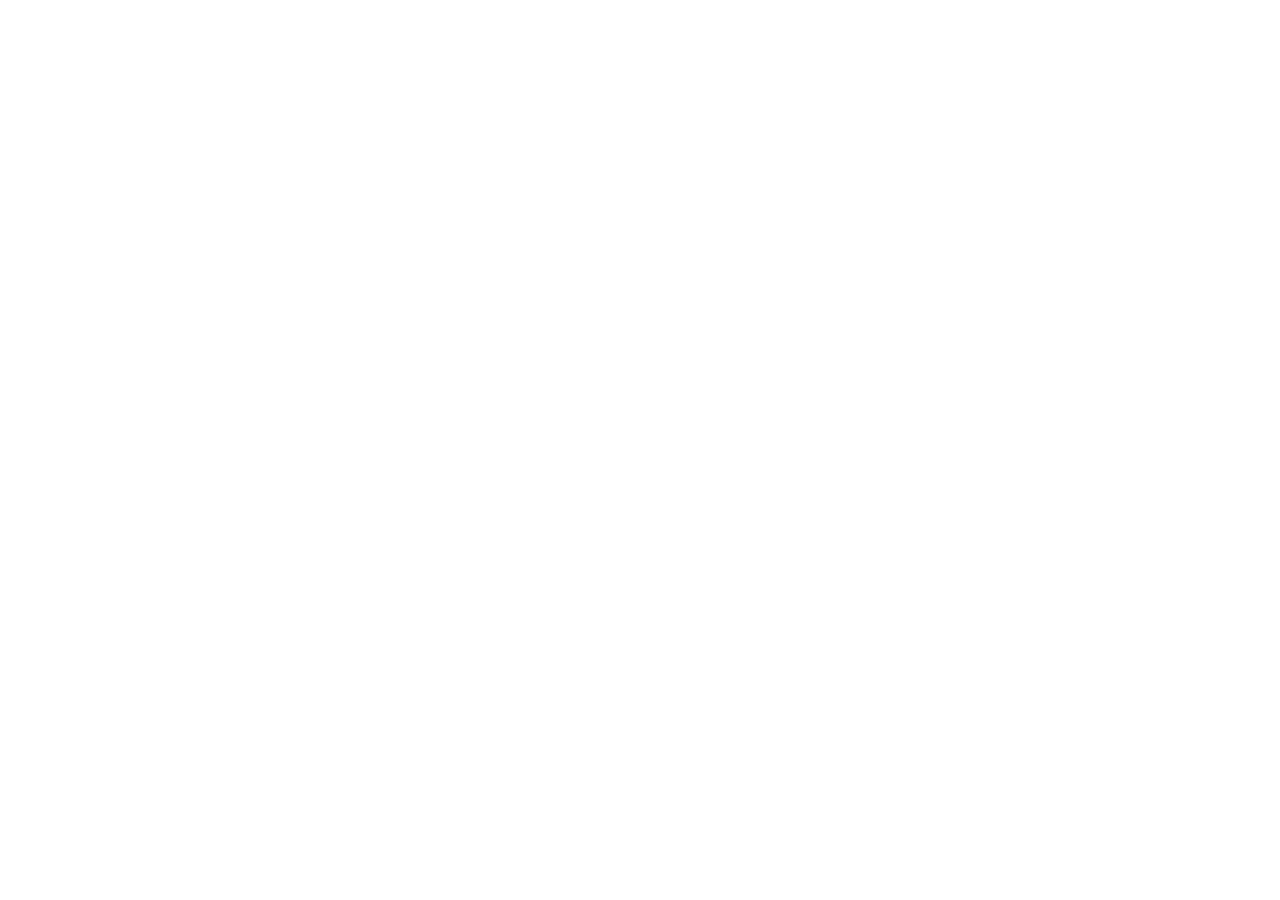
==== lecture-0/index.html @ 291fee51 "Lecture 0 deck scaffold: structure, theme, run of show Four-part series for high-school students on " ====
<!DOCTYPE html>
<html lang="en">
<head>
<meta charset="utf-8">
<meta name="viewport" content="width=device-width, initial-scale=1">
<title>Lecture 0 — Getting to Know Your Robot</title>
<link rel="stylesheet" href="../vendor/reveal.js/dist/reveal.css">
<link rel="stylesheet" href="../vendor/reveal.js/dist/theme/black.css" id="theme">
<link rel="stylesheet" href="../vendor/reveal.js/plugin/highlight/monokai.css">
<link rel="stylesheet" href="../assets/theme.css">
</head>
<body>
<div class="reveal"><div class="slides">

<!-- ==================================================================== -->
<!-- 0:00 – 0:08   Welcome                                                 -->
<!-- ==================================================================== -->

<section class="center" data-state="title">
  <h1>Getting to Know Your Robot</h1>
  <p class="lead muted">Lecture 0 &middot; ShineLabs Robotics</p>
  <p class="muted" style="font-size:0.7em">A four-part summer series</p>
  <aside class="notes">
    Doors-open slide. Leave it up while students settle and find a seat with
    their robot. Do not start the hardware tour until everyone has a robot and
    a laptop in front of them.
  </aside>
</section>

<section>
  <h2>Introduction</h2>
  <div class="placeholder">
    PLACEHOLDER — instructor introduction<br><br>
    who I am &middot; what I do &middot; why I volunteered to teach this
  </div>
  <aside class="notes">
    Keep this short — two minutes. The robots are on the desks and nobody is
    listening properly until they have touched one.
  </aside>
</section>

<section>
  <h2>Where we're going</h2>
  <table class="spec">
    <tr><td><strong>Lecture 0</strong></td><td>Getting familiar with the kit &mdash; today</td></tr>
    <tr><td><strong>Lecture 1</strong></td><td>Using sensors to make decisions &middot; basic computer vision &middot; controlling a wheeled robot efficiently</td></tr>
    <tr><td><strong>Lecture 2</strong></td><td>Image processing and CV fundamentals &middot; a touch of ROS</td></tr>
    <tr><td><strong>Lecture 3</strong></td><td>Trying out autonomy &mdash; intro to SLAM with ultrasonic and camera</td></tr>
  </table>
  <p class="muted" style="font-size:0.8em; margin-top:0.8em">
    Today is setup and orientation. By the end of it your robot moves, senses,
    and takes a picture &mdash; and you drove it.
  </p>
  <aside class="notes">
    Set the expectation that today is deliberately the least glamorous session.
    The pay-off is that lectures 1–3 start from a working robot.
  </aside>
</section>

<section>
  <h2>Stay in touch</h2>
  <div class="cols">
    <div>
      <h3>Slack</h3>
      <p class="muted" style="font-size:0.8em">
        Everything lives here &mdash; repository links, slides, notes,
        and somewhere to ask questions between sessions.
      </p>
    </div>
    <div class="placeholder">
      PLACEHOLDER<br>Slack workspace QR code<br><br>
      <span style="font-size:0.85em">assets/slack-qr.png</span>
    </div>
  </div>
  <aside class="notes">
    Get everyone into Slack now rather than at the end — you will use it later
    in this session to hand out the repository link, and it is much easier
    while everyone is still sitting still.
  </aside>
</section>

<!-- ==================================================================== -->
<!-- 0:08 – 0:20   Meet the hardware                                       -->
<!-- ==================================================================== -->

<section>
  <section>
    <h2>Meet your robot</h2>
    <p class="lead">Pick it up. Turn it over. Find each of these.</p>
    <div class="placeholder">
      PLACEHOLDER — annotated photo of the assembled PiCar-X<br>
      <span style="font-size:0.85em">assets/robot-annotated.png</span>
    </div>
    <aside class="notes">
      Physical segment. Walk the room. The goal is that every student can point
      at the compute, the brain-board, the two drive motors, three servos, and
      the three sensors before anyone touches a keyboard.
    </aside>
  </section>

  <section>
    <h3>The computer</h3>
    <table class="spec">
      <tr><th>Part</th><th>What it is</th></tr>
      <tr><td>Raspberry Pi Zero 2 W</td><td>4 cores, 512&nbsp;MB RAM &mdash; a whole Linux computer smaller than a credit card</td></tr>
      <tr><td>Wi-Fi</td><td>2.4&nbsp;GHz only. This is why the robots and your laptops use different networks</td></tr>
      <tr><td>OS</td><td>Debian 13 &ldquo;trixie&rdquo;, Python 3.13</td></tr>
      <tr><td>Storage</td><td>The microSD card <em>is</em> the hard drive</td></tr>
    </table>
    <div class="warn">
      <strong>512 MB of RAM</strong>
      That is roughly one-thirtieth of a modern laptop. It shapes everything we
      do &mdash; and it is a real engineering constraint, not a toy one.
    </div>
    <aside class="notes">
      Worth dwelling on the RAM figure. It explains later design decisions,
      like why the dashboard fetches a single photo instead of streaming video.
    </aside>
  </section>

  <section>
    <h3>The brain-board: Robot HAT v4</h3>
    <p class="muted" style="font-size:0.8em">The Pi has no analogue inputs and cannot drive a motor. This board adds both.</p>
    <table class="spec">
      <tr><th>Provides</th><th>Detail</th></tr>
      <tr><td>Motor driver</td><td>2 channels &mdash; direction pin + speed (PWM) each</td></tr>
      <tr><td>Servo outputs</td><td>12 channels; we use <code>P0 P1 P2</code></td></tr>
      <tr><td>Analogue inputs</td><td><code>A0&ndash;A3</code>, 12-bit &mdash; the Pi alone has none</td></tr>
      <tr><td>Battery sensing</td><td><code>A4</code>, wired internally to the pack</td></tr>
      <tr><td>Speaker</td><td>Mono, over I&sup2;S</td></tr>
    </table>
    <aside class="notes">
      The useful idea here: a microcontroller is good at precise timing and
      analogue, a Linux computer is good at everything else. Real robots layer
      them exactly like this.
    </aside>
  </section>

  <section>
    <h3>What moves</h3>
    <table class="spec">
      <tr><th>Actuator</th><th>Range</th><th>Job</th></tr>
      <tr><td>2 &times; drive motors</td><td>&minus;100 &hellip; +100</td><td>rear wheels, forward and back</td></tr>
      <tr><td>Steering servo</td><td><code>&plusmn;30&deg;</code></td><td>front wheels</td></tr>
      <tr><td>Camera pan servo</td><td><code>&plusmn;90&deg;</code></td><td>look left and right</td></tr>
      <tr><td>Camera tilt servo</td><td><code>&minus;35&deg; &hellip; +65&deg;</code></td><td>look up and down</td></tr>
    </table>
    <p class="muted" style="font-size:0.78em; margin-top:0.6em">
      Steering only reaches &plusmn;30&deg;, not &plusmn;90&deg;. Ask it to turn further and
      it simply won't &mdash; a limit written into the software to protect the linkage.
    </p>
    <aside class="notes">
      Good moment to ask why a steering servo would be deliberately limited in
      software. Answer: because the mechanical linkage binds beyond that, and
      stalling a servo draws current and cooks it.
    </aside>
  </section>

  <section>
    <h3>What senses</h3>
    <table class="spec">
      <tr><th>Sensor</th><th>Reads</th><th>Used for</th></tr>
      <tr><td>Ultrasonic</td><td>distance in cm</td><td>&ldquo;is something in front of me?&rdquo;</td></tr>
      <tr><td>Grayscale &times;3</td><td>3 &times; brightness, 0&ndash;4095</td><td>following a line, spotting a cliff edge</td></tr>
      <tr><td>Camera (ov5647)</td><td>5&nbsp;MP stills</td><td>everything in lectures 2 and 3</td></tr>
    </table>
    <div class="warn">
      <strong>Sensors lie</strong>
      The ultrasonic returns <code class="inline">-1</code> when it hears nothing back &mdash; not
      &ldquo;minus one centimetre&rdquo;. Handling that honestly is most of what
      robotics software actually is.
    </div>
    <aside class="notes">
      This is the single most important idea in the whole session. Every sensor
      has a failure mode, and pretending otherwise is how robots drive into
      walls. It sets up lecture 1 directly.
    </aside>
  </section>
</section>

<!-- ==================================================================== -->
<!-- Battery care                                                          -->
<!-- ==================================================================== -->

<section>
  <h2>Looking after the battery</h2>
  <div class="cols">
    <div>
      <table class="spec">
        <tr><td>Pack</td><td>2 &times; 18650 Li-ion, 2000&nbsp;mAh</td></tr>
        <tr><td>Full</td><td>8.4&nbsp;V</td></tr>
        <tr><td>Protection cutoff</td><td>6.0&nbsp;V</td></tr>
      </table>
    </div>
    <div>
      <h3>The two LEDs tell you everything</h3>
      <table class="spec">
        <tr><td><span style="color:var(--sl-ok)">&#9679;&#9679;</span> both lit</td><td>above 7.6&nbsp;V &mdash; fine</td></tr>
        <tr><td><span style="color:var(--sl-warn)">&#9679;</span> one lit</td><td>above 7.15&nbsp;V &mdash; finish up</td></tr>
        <tr><td><span style="color:var(--sl-bad)">&#9675;</span> none lit</td><td>stop and charge</td></tr>
      </table>
    </div>
  </div>
  <div class="warn">
    <strong>Never run it flat</strong>
    Draining a lithium pack below its cutoff damages it permanently. If both
    LEDs are out, put the robot down and tell me &mdash; don't push on.
  </div>
  <aside class="notes">
    Say this early and mean it. Batteries are charged between sessions; a pack
    murdered in lecture 0 is a robot missing from lecture 1.
  </aside>
</section>

<!-- ==================================================================== -->
<!-- 0:20 – 0:28   How it gets on the network + imaging demo                -->
<!-- ==================================================================== -->

<section>
  <section>
    <h2>How your robot gets online</h2>
    <p class="lead">There is a private Wi-Fi network in this room.</p>
    <table class="spec">
      <tr><td>Robots join</td><td><code>ShineLabs</code> &mdash; 2.4&nbsp;GHz</td></tr>
      <tr><td>Your laptop joins</td><td><code>PLACEHOLDER &mdash; 5&nbsp;GHz SSID</code></td></tr>
      <tr><td>Passwords</td><td>on the board &mdash; not in the slides</td></tr>
    </table>
    <p class="muted" style="font-size:0.78em; margin-top:0.7em">
      Both networks are the same network underneath, so your laptop can reach
      your robot. Robots get the 2.4&nbsp;GHz band to themselves because that is
      all a Pi Zero 2 W can use.
    </p>
    <aside class="notes">
      Deliberately do NOT explain how the network is built. It is not today's
      lesson and it invites twenty tangents. "There is a network, here is how
      you join it" is enough.
    </aside>
  </section>

  <section>
    <h3>Your robot already has an SD card &mdash; here's what's on it</h3>
    <p class="muted" style="font-size:0.82em">Watch. You don't need to do this today.</p>
    <ul style="font-size:0.85em">
      <li>Raspberry Pi OS written to the card with <strong>Raspberry Pi Imager</strong></li>
      <li>Hostname set per robot &mdash; <code class="inline">robot0</code>, <code class="inline">robot1</code>, &hellip;</li>
      <li>Wi-Fi network and country pre-configured</li>
      <li><strong>SSH enabled</strong> &mdash; without this, nothing today would work</li>
    </ul>
    <div class="placeholder">
      PLACEHOLDER &mdash; screenshot of Imager's OS-customisation dialogue<br>
      <span style="font-size:0.85em">assets/imager-customise.png</span>
    </div>
    <aside class="notes">
      Projector demo only, five minutes. Twenty students imaging cards live
      would consume the session. Show the customisation dialogue in particular —
      hostname, user, Wi-Fi, enable SSH — because that is the interesting part.
    </aside>
  </section>
</section>

<!-- ==================================================================== -->
<!-- 0:28 – 0:45   First contact                                           -->
<!-- ==================================================================== -->

<section>
  <section>
    <h2>First contact</h2>
    <p class="lead">Power on. Find it. Log in.</p>
    <ol style="font-size:0.9em">
      <li>Flip the switch on the Robot HAT</li>
      <li>Wait for the LEDs &mdash; give it about 40 seconds to boot</li>
      <li>Check the label on your robot for its name</li>
    </ol>
    <aside class="notes">
      Expect the first real stall here: robots that were not switched on, or
      whose battery is flat. Have a couple of charged spare packs to hand.
    </aside>
  </section>

  <section>
    <h3>Say hello</h3>
    <p class="muted" style="font-size:0.8em">Replace <code class="inline">0</code> with your robot's number.</p>
    <pre class="cmd"><code data-trim data-noescape><span class="p"></span>ping robot0.local</code></pre>
    <pre class="cmd"><code data-trim data-noescape><span class="p"></span>ssh ali@robot0.local</code></pre>
    <div class="checkpoint">
      <strong>Checkpoint 1</strong>
      Your prompt says <code class="inline">ali@robot0</code>. You are now typing
      on the robot, not on your laptop.
    </div>
    <aside class="notes">
      Make the shift explicit — students routinely lose track of which machine
      they are typing on for the rest of the session. Ask them to run `hostname`
      to prove it. Scan the room before moving on.
    </aside>
  </section>

  <section>
    <h3>What is SSH, actually?</h3>
    <div class="cols">
      <div>
        <p style="font-size:0.85em">
          An encrypted remote shell. You type on your laptop; the commands run
          on the robot; the output comes back.
        </p>
        <p class="muted" style="font-size:0.8em">
          It is how nearly every server on the internet is administered, and it
          is the same tool professionals use daily.
        </p>
      </div>
      <div>
        <pre class="cmd"><code data-trim data-noescape><span class="p"></span>hostname
robot0
<span class="p"></span>uptime
 up 3 min
<span class="p"></span>exit</code></pre>
      </div>
    </div>
    <aside class="notes">
      Worth thirty seconds. It demystifies the thing they will use all series,
      and "this is what real engineers use" lands well with this age group.
    </aside>
  </section>
</section>

<!-- ==================================================================== -->
<!-- Setup script                                                          -->
<!-- ==================================================================== -->

<section>
  <section>
    <h2>Set up the robot's software</h2>
    <p class="muted" style="font-size:0.82em">One script. Run it on the robot, over SSH.</p>
    <pre class="cmd"><code data-trim data-noescape><span class="p"></span>PLACEHOLDER &mdash; setup script command</code></pre>
    <div class="checkpoint">
      <strong>Checkpoint 2</strong>
      The script finishes with <code class="inline">READY</code> and a summary. Show me your screen.
    </div>
    <aside class="notes">
      TODO: fill in once the provisioning script exists in
      shinelabs-robot-dashboard. It prints each step as it goes so students can
      see the real sequence, and it is safe to re-run if Wi-Fi drops.
    </aside>
  </section>

  <section>
    <h3>What that script just did</h3>
    <ul style="font-size:0.8em">
      <li>Updated the system packages</li>
      <li>Installed <code class="inline">robot-hat</code> &mdash; talks to the brain-board</li>
      <li>Installed <code class="inline">vilib</code> &mdash; camera and vision, for later lectures</li>
      <li>Installed <code class="inline">picar-x</code> &mdash; the robot itself: motors, servos, sensors</li>
      <li>Set up the speaker</li>
      <li>Created the robot's calibration file</li>
    </ul>
    <p class="muted" style="font-size:0.78em">
      You could have typed every one of those commands by hand. Scripts exist so
      that twenty people get an identical result.
    </p>
    <aside class="notes">
      The point to make: automation is not laziness, it is reproducibility.
      Same reason we use version control.
    </aside>
  </section>
</section>

<!-- ==================================================================== -->
<!-- 0:45 – 1:02   Dashboard                                               -->
<!-- ==================================================================== -->

<section>
  <section>
    <h2>The Robot Dashboard</h2>
    <p class="lead">Runs on <em>your laptop</em>. Talks to your robot over SSH.</p>
    <div class="placeholder">
      PLACEHOLDER &mdash; screenshot of the dashboard<br>
      <span style="font-size:0.85em">assets/dashboard.png</span>
    </div>
    <aside class="notes">
      Emphasise the split: the robot does the robot things, the laptop does the
      screen. Same architecture as a ground station for a drone.
    </aside>
  </section>

  <section>
    <h3>Get it and run it</h3>
    <pre class="cmd"><code data-trim data-noescape><span class="p"></span>PLACEHOLDER &mdash; clone command</code></pre>
    <pre class="cmd"><code data-trim data-noescape><span class="p"></span>PLACEHOLDER &mdash; run command</code></pre>
    <div class="checkpoint">
      <strong>Checkpoint 3</strong>
      The dashboard is open, connected, and showing your battery voltage
      and a live distance reading.
    </div>
    <aside class="notes">
      TODO: fill in once the GUI exists. Repository link goes in Slack rather
      than being read out.
    </aside>
  </section>

  <section>
    <h3>Read your robot's vitals</h3>
    <table class="spec">
      <tr><th>Reading</th><th>What it tells you</th></tr>
      <tr><td>Battery voltage</td><td>how much driving you have left</td></tr>
      <tr><td>CPU temperature</td><td>whether it is working hard or overheating</td></tr>
      <tr><td>Wi-Fi signal</td><td>closer to 0 is better; &minus;38&nbsp;dBm is excellent</td></tr>
      <tr><td>Distance</td><td>centimetres to the nearest object, or <code>-1</code></td></tr>
      <tr><td>Grayscale &times;3</td><td>0&ndash;4095 per sensor &mdash; darker surface, lower number</td></tr>
    </table>
    <p class="muted" style="font-size:0.78em">
      Wave your hand in front of the ultrasonic sensor and watch the number move.
      Then cover it completely and watch what happens.
    </p>
    <aside class="notes">
      The "cover it completely" experiment is the point — they will see -1 and
      understand viscerally why sensor error handling matters. Let them discover
      it rather than telling them.
    </aside>
  </section>
</section>

<!-- ==================================================================== -->
<!-- 1:02 – 1:20   Drive it                                                -->
<!-- ==================================================================== -->

<section>
  <section>
    <h2>Drive it</h2>
    <div class="warn">
      <strong>Before you touch the controls</strong>
      Robot on the floor, not the desk. Wheels clear. Nothing in front of it.
      A robot that drives off a table lands on its camera.
    </div>
    <aside class="notes">
      Enforce this properly — pause until every robot is on the floor. Twenty
      students, twenty first-time drivers, and desks are exactly 75 cm high.
    </aside>
  </section>

  <section>
    <h3>Steering and speed</h3>
    <p class="muted" style="font-size:0.8em">
      Speed goes from 0 straight to about half power &mdash; there is no gentle
      crawl. That is a property of the motor driver, not a bug in your dashboard.
    </p>
    <div class="checkpoint">
      <strong>Checkpoint 4</strong>
      Drive forward a metre, turn, and come back. Then stop it.
    </div>
    <aside class="notes">
      The absent slow-speed range is genuinely interesting: the library remaps
      any non-zero speed to at least 50% duty cycle. Sets up lecture 1's
      "controlling a wheeled robot efficiently" nicely.
    </aside>
  </section>

  <section>
    <h3>Aim the camera, take a picture</h3>
    <ol style="font-size:0.88em">
      <li>Pan and tilt until the camera points where you want</li>
      <li>Press <strong>Capture</strong></li>
      <li>Wait &mdash; it takes a second or two to expose properly</li>
    </ol>
    <div class="checkpoint">
      <strong>Checkpoint 5</strong>
      A photograph, taken by your robot, on your screen.
    </div>
    <p class="muted" style="font-size:0.78em">
      A single still, not video. On 512&nbsp;MB of RAM, streaming video would cost
      more than it is worth &mdash; an engineering trade-off, made on purpose.
    </p>
    <aside class="notes">
      Good closing activity: it is visual, it is shareable, and it is a natural
      hook into lecture 2. Encourage them to post pictures in Slack.
    </aside>
  </section>
</section>

<!-- ==================================================================== -->
<!-- 1:20 – 1:30   Wrap                                                    -->
<!-- ==================================================================== -->

<section>
  <section>
    <h2>Before you go</h2>
    <ul style="font-size:0.88em">
      <li>Switch the robot <strong>off</strong> at the Robot HAT</li>
      <li>Hand the battery in to be charged</li>
      <li>Leave the SD card in the robot</li>
      <li>Post your photo in Slack</li>
    </ul>
    <aside class="notes">
      Collect batteries yourself rather than trusting twenty teenagers to
      remember. Charging happens between sessions.
    </aside>
  </section>

  <section class="center">
    <h2>Next time</h2>
    <p class="lead">Using sensors to make decisions</p>
    <p class="muted" style="font-size:0.85em">
      Your robot can already see a wall. Next we make it decide what to do
      about it &mdash; and find out why it doesn't drive in a straight line.
    </p>
    <aside class="notes">
      The straight-line tease is real: the robots are uncalibrated, so they
      pull to one side. Calibration opens lecture 1 as a motivated problem
      rather than a chore.
    </aside>
  </section>
</section>

</div></div>

<script src="../vendor/reveal.js/dist/reveal.js"></script>
<script src="../vendor/reveal.js/plugin/notes/notes.js"></script>
<script src="../vendor/reveal.js/plugin/highlight/highlight.js"></script>
<script>
  Reveal.initialize({
    hash: true,
    slideNumber: 'c/t',
    controls: true,
    progress: true,
    // Vertical stacks group a segment's slides, so left/right moves between
    // segments and up/down moves within one. Useful when a question sends you
    // back mid-segment.
    navigationMode: 'default',
    transition: 'fade',
    transitionSpeed: 'fast',
    width: 1280,
    height: 720,
    margin: 0.06,
    plugins: [RevealNotes, RevealHighlight],
  });
</script>
</body>
</html>
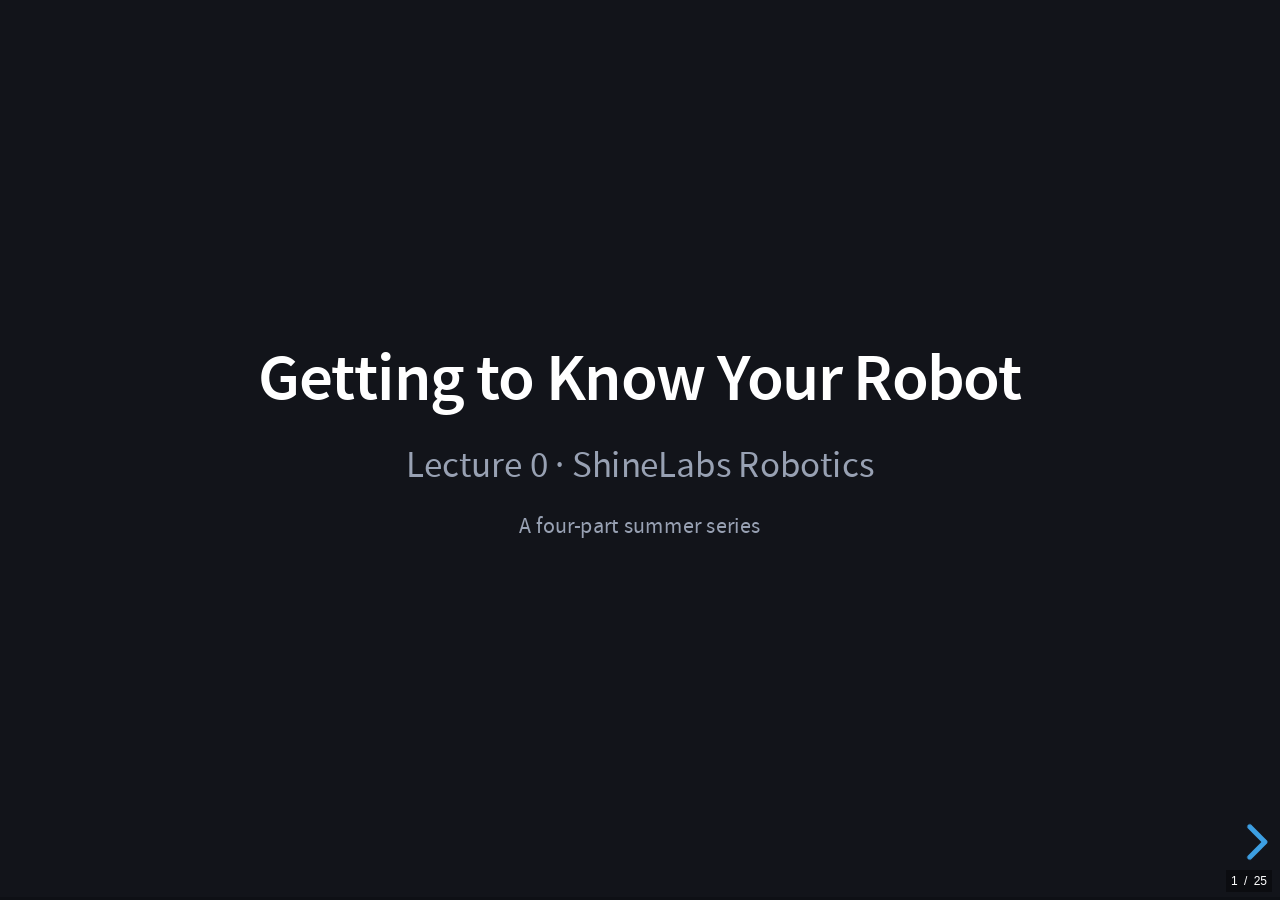
==== commit beb490c2: "Fix vendored reveal.js plugin paths, drop unused TypeScript sources The deck referenced plugin/notes" ====
--- a/lecture-0/index.html
+++ b/lecture-0/index.html
@@ -6,7 +6,7 @@
 <title>Lecture 0 — Getting to Know Your Robot</title>
 <link rel="stylesheet" href="../vendor/reveal.js/dist/reveal.css">
 <link rel="stylesheet" href="../vendor/reveal.js/dist/theme/black.css" id="theme">
-<link rel="stylesheet" href="../vendor/reveal.js/plugin/highlight/monokai.css">
+<link rel="stylesheet" href="../vendor/reveal.js/dist/plugin/highlight/monokai.css">
 <link rel="stylesheet" href="../assets/theme.css">
 </head>
 <body>
@@ -512,8 +512,8 @@
 </div></div>
 
 <script src="../vendor/reveal.js/dist/reveal.js"></script>
-<script src="../vendor/reveal.js/plugin/notes/notes.js"></script>
-<script src="../vendor/reveal.js/plugin/highlight/highlight.js"></script>
+<script src="../vendor/reveal.js/dist/plugin/notes.js"></script>
+<script src="../vendor/reveal.js/dist/plugin/highlight.js"></script>
 <script>
   Reveal.initialize({
     hash: true,
--- a/vendor/reveal.js/dist/plugin/highlight/monokai.css
+++ b/vendor/reveal.js/dist/plugin/highlight/monokai.css
@@ -0,0 +1,71 @@
+/*
+Monokai style - ported by Luigi Maselli - http://grigio.org
+*/
+
+.hljs {
+  display: block;
+  overflow-x: auto;
+  padding: 0.5em;
+  background: #272822;
+  color: #ddd;
+}
+
+.hljs-tag,
+.hljs-keyword,
+.hljs-selector-tag,
+.hljs-literal,
+.hljs-strong,
+.hljs-name {
+  color: #f92672;
+}
+
+.hljs-code {
+  color: #66d9ef;
+}
+
+.hljs-class .hljs-title {
+  color: white;
+}
+
+.hljs-attribute,
+.hljs-symbol,
+.hljs-regexp,
+.hljs-link {
+  color: #bf79db;
+}
+
+.hljs-string,
+.hljs-bullet,
+.hljs-subst,
+.hljs-title,
+.hljs-section,
+.hljs-emphasis,
+.hljs-type,
+.hljs-built_in,
+.hljs-builtin-name,
+.hljs-selector-attr,
+.hljs-selector-pseudo,
+.hljs-addition,
+.hljs-variable,
+.hljs-template-tag,
+.hljs-template-variable {
+  color: #a6e22e;
+}
+
+.hljs-comment,
+.hljs-quote,
+.hljs-deletion,
+.hljs-meta {
+  color: #75715e;
+}
+
+.hljs-keyword,
+.hljs-selector-tag,
+.hljs-literal,
+.hljs-doctag,
+.hljs-title,
+.hljs-section,
+.hljs-type,
+.hljs-selector-id {
+  font-weight: bold;
+}
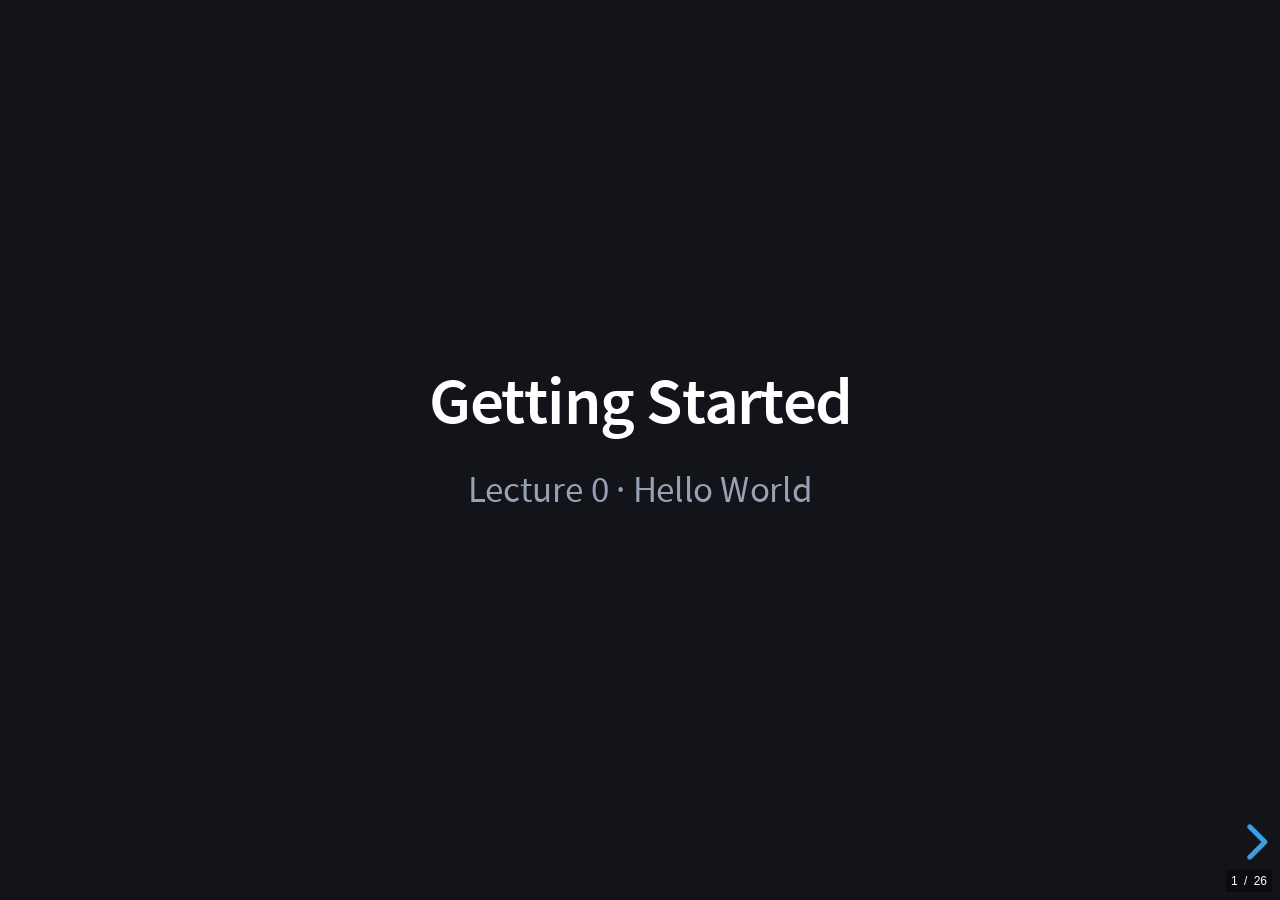
==== commit 0efdf356: "Lecture 0: students image their own cards; title, photo and QR updates Reworked per feedback. The si" ====
--- a/lecture-0/index.html
+++ b/lecture-0/index.html
@@ -3,7 +3,7 @@
 <head>
 <meta charset="utf-8">
 <meta name="viewport" content="width=device-width, initial-scale=1">
-<title>Lecture 0 — Getting to Know Your Robot</title>
+<title>Lecture 0 — Getting Started</title>
 <link rel="stylesheet" href="../vendor/reveal.js/dist/reveal.css">
 <link rel="stylesheet" href="../vendor/reveal.js/dist/theme/black.css" id="theme">
 <link rel="stylesheet" href="../vendor/reveal.js/dist/plugin/highlight/monokai.css">
@@ -17,9 +17,8 @@
 <!-- ==================================================================== -->
 
 <section class="center" data-state="title">
-  <h1>Getting to Know Your Robot</h1>
-  <p class="lead muted">Lecture 0 &middot; ShineLabs Robotics</p>
-  <p class="muted" style="font-size:0.7em">A four-part summer series</p>
+  <h1>Getting Started</h1>
+  <p class="lead muted">Lecture 0 &middot; Hello World</p>
   <aside class="notes">
     Doors-open slide. Leave it up while students settle and find a seat with
     their robot. Do not start the hardware tour until everyone has a robot and
@@ -66,16 +65,24 @@
         Everything lives here &mdash; repository links, slides, notes,
         and somewhere to ask questions between sessions.
       </p>
-    </div>
-    <div class="placeholder">
-      PLACEHOLDER<br>Slack workspace QR code<br><br>
-      <span style="font-size:0.85em">assets/slack-qr.png</span>
+      <p class="muted" style="font-size:0.72em">
+        Scan it now. We'll use it later in this session.
+      </p>
+    </div>
+    <div style="text-align:center">
+      <img src="../assets/slack-qr.png" alt="Slack workspace invite QR code"
+           style="width:300px; height:300px; background:#fff; padding:10px;
+                  border-radius:8px; image-rendering:pixelated;">
+      <p class="muted" style="font-size:0.6em; margin-top:0.4em">shinelabsworkspace</p>
     </div>
   </div>
   <aside class="notes">
     Get everyone into Slack now rather than at the end — you will use it later
     in this session to hand out the repository link, and it is much easier
     while everyone is still sitting still.
+
+    image-rendering:pixelated keeps the QR crisp when the projector scales it;
+    smoothing a QR is what makes them fail to scan from a distance.
   </aside>
 </section>
 
@@ -86,15 +93,35 @@
 <section>
   <section>
     <h2>Meet your robot</h2>
-    <p class="lead">Pick it up. Turn it over. Find each of these.</p>
-    <div class="placeholder">
-      PLACEHOLDER — annotated photo of the assembled PiCar-X<br>
-      <span style="font-size:0.85em">assets/robot-annotated.png</span>
-    </div>
-    <aside class="notes">
-      Physical segment. Walk the room. The goal is that every student can point
-      at the compute, the brain-board, the two drive motors, three servos, and
-      the three sensors before anyone touches a keyboard.
+    <div class="cols" style="align-items:center">
+      <div style="flex:1.15">
+        <img src="../assets/picar-x.webp" alt="Assembled SunFounder PiCar-X robot"
+             style="width:100%; border-radius:8px;">
+      </div>
+      <div>
+        <p class="lead" style="margin-top:0">Pick it up. Turn it over.</p>
+        <ul style="font-size:0.8em">
+          <li>How many <strong>sensors</strong> can you find?</li>
+          <li>How many things can <strong>move</strong>?</li>
+          <li>Which part is the <strong>computer</strong>?</li>
+          <li>Where does the <strong>power</strong> come from?</li>
+        </ul>
+        <p class="muted" style="font-size:0.72em">
+          Two minutes. Compare answers with the person next to you.
+        </p>
+      </div>
+    </div>
+    <aside class="notes">
+      Do not answer for them — let them hunt. The next four slides confirm what
+      they found, which lands far better than being told first.
+
+      Expected answers: three sensors (ultrasonic, 3-channel grayscale, camera),
+      five things that move (two drive motors, steering servo, camera pan,
+      camera tilt), the computer is the small board underneath, power is the
+      two-cell pack.
+
+      Walk the room while they do this — it is also your chance to spot a robot
+      that is assembled wrongly before it matters.
     </aside>
   </section>
 
@@ -238,59 +265,127 @@
   </section>
 
   <section>
-    <h3>Your robot already has an SD card &mdash; here's what's on it</h3>
-    <p class="muted" style="font-size:0.82em">Watch. You don't need to do this today.</p>
-    <ul style="font-size:0.85em">
-      <li>Raspberry Pi OS written to the card with <strong>Raspberry Pi Imager</strong></li>
-      <li>Hostname set per robot &mdash; <code class="inline">robot0</code>, <code class="inline">robot1</code>, &hellip;</li>
-      <li>Wi-Fi network and country pre-configured</li>
-      <li><strong>SSH enabled</strong> &mdash; without this, nothing today would work</li>
-    </ul>
-    <div class="placeholder">
-      PLACEHOLDER &mdash; screenshot of Imager's OS-customisation dialogue<br>
-      <span style="font-size:0.85em">assets/imager-customise.png</span>
-    </div>
-    <aside class="notes">
-      Projector demo only, five minutes. Twenty students imaging cards live
-      would consume the session. Show the customisation dialogue in particular —
-      hostname, user, Wi-Fi, enable SSH — because that is the interesting part.
-    </aside>
-  </section>
-</section>
-
-<!-- ==================================================================== -->
-<!-- 0:28 – 0:45   First contact                                           -->
-<!-- ==================================================================== -->
-
-<section>
-  <section>
-    <h2>First contact</h2>
-    <p class="lead">Power on. Find it. Log in.</p>
+    <h3>First: name your robot</h3>
+    <div class="cols">
+      <div>
+        <p style="font-size:0.88em">
+          Write a name on the sticker and put it on your robot.
+        </p>
+        <pre class="cmd"><code data-trim data-noescape>robot0
+robot1
+robot2   &hellip;</code></pre>
+        <p class="muted" style="font-size:0.76em">
+          Lower case, no spaces. Pick the number you were given.
+        </p>
+      </div>
+      <div>
+        <div class="checkpoint">
+          <strong>This name matters</strong>
+          You'll type it into the SD-card setup in a moment, and then use it
+          every session to reach your robot: <code class="inline">robot0.local</code>
+        </div>
+      </div>
+    </div>
+    <aside class="notes">
+      Do the physical labelling now, before any software. The sticker and the
+      hostname must match or nothing else today makes sense — and a robot with
+      no label is the single most common source of confusion in the room.
+
+      Hand out numbers rather than letting them choose freely, or you will get
+      two robot0s.
+    </aside>
+  </section>
+
+  <section>
+    <h3>Get your Raspberry Pi ready</h3>
+    <div class="cols">
+      <div style="flex:1.3">
+        <p class="muted" style="font-size:0.78em">Follow the official guide &mdash; scan to open it.</p>
+        <table class="spec">
+          <tr><th>Imager setting</th><th>Use</th></tr>
+          <tr><td>Device</td><td>Raspberry Pi Zero 2 W</td></tr>
+          <tr><td>OS</td><td>Raspberry Pi OS <strong>(64-bit)</strong></td></tr>
+          <tr><td>Storage</td><td>your microSD card</td></tr>
+          <tr><td>Set Hostname</td><td><strong>your robot's name</strong></td></tr>
+          <tr><td>Username &amp; Password</td><td>write it down &mdash; you'll need it</td></tr>
+          <tr><td>Configure Wi-Fi</td><td>the robot network on the board</td></tr>
+          <tr><td>Enable SSH</td><td><strong>on</strong> &mdash; nothing works without it</td></tr>
+        </table>
+      </div>
+      <div style="text-align:center">
+        <img src="../assets/qr-install-os.png" alt="QR code to the Raspberry Pi OS install guide"
+             style="width:230px; height:230px; background:#fff; padding:9px;
+                    border-radius:8px; image-rendering:pixelated;">
+        <p class="muted" style="font-size:0.58em; margin-top:0.35em">Installing the OS</p>
+      </div>
+    </div>
+    <div class="warn">
+      <strong>Two things people get wrong</strong>
+      Pick <em>64-bit</em>, not 32-bit &mdash; some of our libraries don't exist for 32-bit.
+      And check you selected the SD card, not your laptop's own disk, before writing.
+    </div>
+    <aside class="notes">
+      The long pole of the session. Expect 20–30 minutes: the OS image download
+      is large and twenty laptops share one uplink.
+
+      Two failure modes to watch for. First, students who skip customisation —
+      then there is no hostname, no Wi-Fi and no SSH, and the card has to be
+      rewritten. Second, students who set a hostname that does not match their
+      sticker.
+
+      Tell them explicitly to write the username and password down. Every year
+      somebody cannot remember what they typed.
+    </aside>
+  </section>
+
+  <section>
+    <h3>Boot it</h3>
     <ol style="font-size:0.9em">
-      <li>Flip the switch on the Robot HAT</li>
-      <li>Wait for the LEDs &mdash; give it about 40 seconds to boot</li>
-      <li>Check the label on your robot for its name</li>
+      <li>Card into the slot underneath the Pi</li>
+      <li>Battery connected, switch on at the Robot HAT</li>
+      <li>Wait &mdash; the first boot takes longer than later ones</li>
     </ol>
-    <aside class="notes">
-      Expect the first real stall here: robots that were not switched on, or
-      whose battery is flat. Have a couple of charged spare packs to hand.
-    </aside>
-  </section>
-
-  <section>
-    <h3>Say hello</h3>
-    <p class="muted" style="font-size:0.8em">Replace <code class="inline">0</code> with your robot's number.</p>
-    <pre class="cmd"><code data-trim data-noescape><span class="p"></span>ping robot0.local</code></pre>
-    <pre class="cmd"><code data-trim data-noescape><span class="p"></span>ssh ali@robot0.local</code></pre>
     <div class="checkpoint">
       <strong>Checkpoint 1</strong>
-      Your prompt says <code class="inline">ali@robot0</code>. You are now typing
-      on the robot, not on your laptop.
+      <code class="inline">ping robot0.local</code> gets a reply.
+    </div>
+    <aside class="notes">
+      First boot expands the filesystem and joins Wi-Fi, so give it a couple of
+      minutes before declaring it broken.
+
+      If ping fails: wrong Wi-Fi details in Imager is the usual cause, and it
+      means rewriting the card. Check the hostname spelling before assuming that,
+      though.
+    </aside>
+  </section>
+</section>
+
+<!-- ==================================================================== -->
+<!-- 0:28 – 0:45   First contact                                           -->
+<!-- ==================================================================== -->
+
+<section>
+  <section>
+    <h2>Log in to your robot</h2>
+    <p class="lead">It's running. Now get a prompt on it.</p>
+    <p class="muted" style="font-size:0.8em">
+      Use <strong>your</strong> robot's name and <strong>the username you chose</strong>
+      when you set up the card.
+    </p>
+    <pre class="cmd"><code data-trim data-noescape><span class="p"></span>ssh yourname@robot0.local</code></pre>
+    <div class="checkpoint">
+      <strong>Checkpoint 2</strong>
+      Your prompt changed to <code class="inline">yourname@robot0</code>. You are now
+      typing on the robot, not on your laptop.
     </div>
     <aside class="notes">
       Make the shift explicit — students routinely lose track of which machine
       they are typing on for the rest of the session. Ask them to run `hostname`
       to prove it. Scan the room before moving on.
+
+      Two predictable snags: the username is whatever they typed into Imager,
+      not their real name and not mine; and the first connection asks
+      "Are you sure you want to continue connecting?" — the answer is yes.
     </aside>
   </section>
 
@@ -332,7 +427,7 @@
     <p class="muted" style="font-size:0.82em">One script. Run it on the robot, over SSH.</p>
     <pre class="cmd"><code data-trim data-noescape><span class="p"></span>PLACEHOLDER &mdash; setup script command</code></pre>
     <div class="checkpoint">
-      <strong>Checkpoint 2</strong>
+      <strong>Checkpoint 3</strong>
       The script finishes with <code class="inline">READY</code> and a summary. Show me your screen.
     </div>
     <aside class="notes">
@@ -386,7 +481,7 @@
     <pre class="cmd"><code data-trim data-noescape><span class="p"></span>PLACEHOLDER &mdash; clone command</code></pre>
     <pre class="cmd"><code data-trim data-noescape><span class="p"></span>PLACEHOLDER &mdash; run command</code></pre>
     <div class="checkpoint">
-      <strong>Checkpoint 3</strong>
+      <strong>Checkpoint 4</strong>
       The dashboard is open, connected, and showing your battery voltage
       and a live distance reading.
     </div>
@@ -443,7 +538,7 @@
       crawl. That is a property of the motor driver, not a bug in your dashboard.
     </p>
     <div class="checkpoint">
-      <strong>Checkpoint 4</strong>
+      <strong>Checkpoint 5</strong>
       Drive forward a metre, turn, and come back. Then stop it.
     </div>
     <aside class="notes">
@@ -461,7 +556,7 @@
       <li>Wait &mdash; it takes a second or two to expose properly</li>
     </ol>
     <div class="checkpoint">
-      <strong>Checkpoint 5</strong>
+      <strong>Checkpoint 6</strong>
       A photograph, taken by your robot, on your screen.
     </div>
     <p class="muted" style="font-size:0.78em">
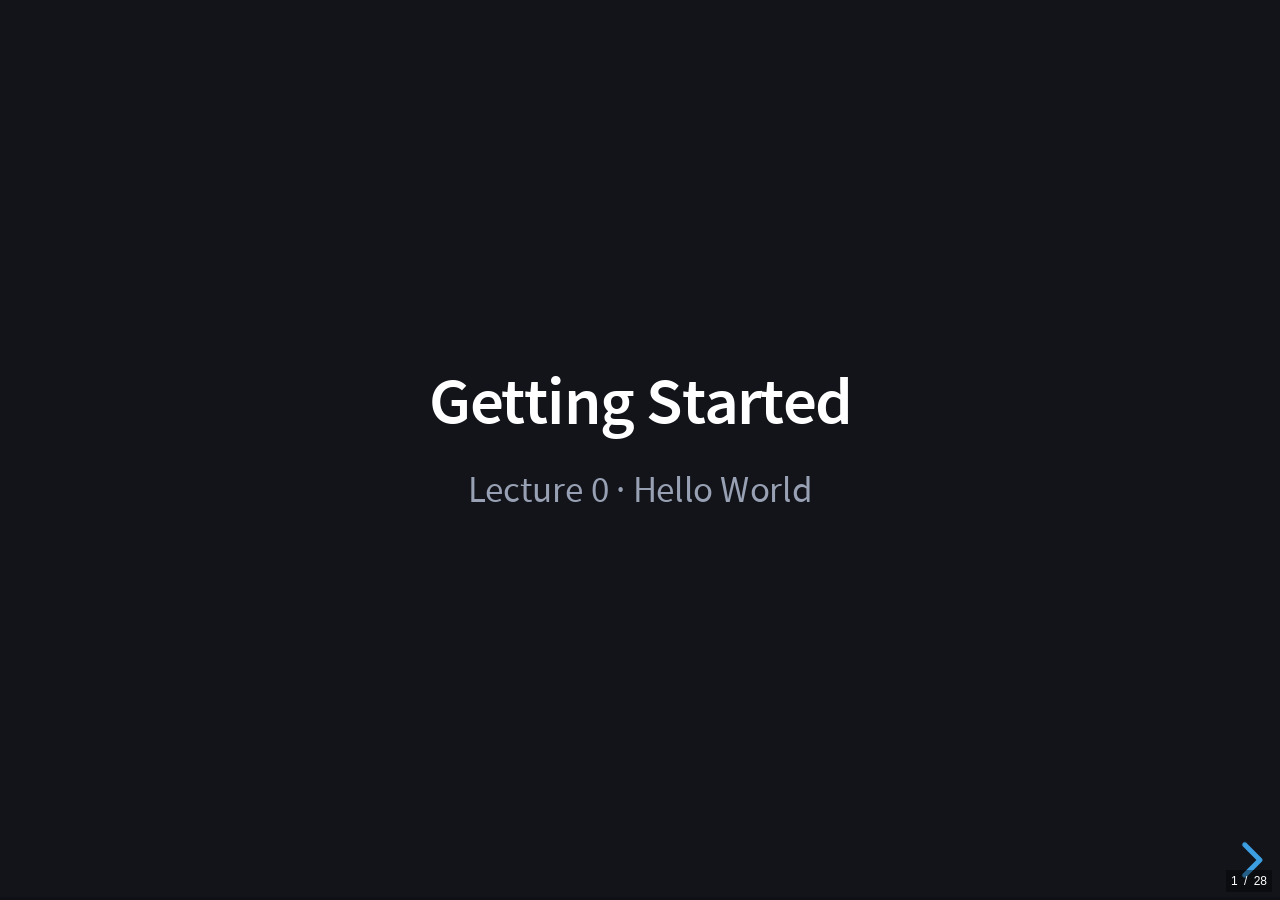
==== commit 0dedbd84: "Flatten the deck, add laptop SSH-client slides, creative robot names Three changes from feedback.  1" ====
--- a/lecture-0/index.html
+++ b/lecture-0/index.html
@@ -17,347 +17,434 @@
 <!-- ==================================================================== -->
 
 <section class="center" data-state="title">
-  <h1>Getting Started</h1>
-  <p class="lead muted">Lecture 0 &middot; Hello World</p>
-  <aside class="notes">
-    Doors-open slide. Leave it up while students settle and find a seat with
-    their robot. Do not start the hardware tour until everyone has a robot and
-    a laptop in front of them.
-  </aside>
-</section>
-
-<section>
-  <h2>Introduction</h2>
-  <div class="placeholder">
-    PLACEHOLDER — instructor introduction<br><br>
-    who I am &middot; what I do &middot; why I volunteered to teach this
-  </div>
-  <aside class="notes">
-    Keep this short — two minutes. The robots are on the desks and nobody is
-    listening properly until they have touched one.
-  </aside>
-</section>
-
-<section>
-  <h2>Where we're going</h2>
+<h1>Getting Started</h1>
+<p class="lead muted">Lecture 0 &middot; Hello World</p>
+<aside class="notes">
+  Doors-open slide. Leave it up while students settle and find a seat with
+  their robot. Do not start the hardware tour until everyone has a robot and
+  a laptop in front of them.
+</aside>
+</section>
+
+<section>
+<h2>Introduction</h2>
+<div class="placeholder">
+  PLACEHOLDER — instructor introduction<br><br>
+  who I am &middot; what I do &middot; why I volunteered to teach this
+</div>
+<aside class="notes">
+  Keep this short — two minutes. The robots are on the desks and nobody is
+  listening properly until they have touched one.
+</aside>
+</section>
+
+<section>
+<h2>Where we're going</h2>
+<table class="spec">
+  <tr><td><strong>Lecture 0</strong></td><td>Getting familiar with the kit &mdash; today</td></tr>
+  <tr><td><strong>Lecture 1</strong></td><td>Using sensors to make decisions &middot; basic computer vision &middot; controlling a wheeled robot efficiently</td></tr>
+  <tr><td><strong>Lecture 2</strong></td><td>Image processing and CV fundamentals &middot; a touch of ROS</td></tr>
+  <tr><td><strong>Lecture 3</strong></td><td>Trying out autonomy &mdash; intro to SLAM with ultrasonic and camera</td></tr>
+</table>
+<p class="muted" style="font-size:0.8em; margin-top:0.8em">
+  Today is setup and orientation. By the end of it your robot moves, senses,
+  and takes a picture &mdash; and you drove it.
+</p>
+<aside class="notes">
+  Set the expectation that today is deliberately the least glamorous session.
+  The pay-off is that lectures 1–3 start from a working robot.
+</aside>
+</section>
+
+<section>
+<h2>Stay in touch</h2>
+<div class="cols">
+  <div>
+    <h3>Slack</h3>
+    <p class="muted" style="font-size:0.8em">
+      Everything lives here &mdash; repository links, slides, notes,
+      and somewhere to ask questions between sessions.
+    </p>
+    <p class="muted" style="font-size:0.72em">
+      Scan it now. We'll use it later in this session.
+    </p>
+  </div>
+  <div style="text-align:center">
+    <img src="../assets/slack-qr.png" alt="Slack workspace invite QR code"
+         style="width:300px; height:300px; background:#fff; padding:10px;
+                border-radius:8px; image-rendering:pixelated;">
+    <p class="muted" style="font-size:0.6em; margin-top:0.4em">shinelabsworkspace</p>
+  </div>
+</div>
+<aside class="notes">
+  Get everyone into Slack now rather than at the end — you will use it later
+  in this session to hand out the repository link, and it is much easier
+  while everyone is still sitting still.
+
+  image-rendering:pixelated keeps the QR crisp when the projector scales it;
+  smoothing a QR is what makes them fail to scan from a distance.
+</aside>
+</section>
+
+<!-- ==================================================================== -->
+<!-- 0:08 – 0:20   Meet the hardware                                       -->
+<!-- ==================================================================== -->
+
+<section>
+  <h2>Meet your robot</h2>
+  <div class="cols" style="align-items:center">
+    <div style="flex:1.15">
+      <img src="../assets/picar-x.webp" alt="Assembled SunFounder PiCar-X robot"
+           style="width:100%; border-radius:8px;">
+    </div>
+    <div>
+      <p class="lead" style="margin-top:0">Pick it up. Turn it over.</p>
+      <ul style="font-size:0.8em">
+        <li>How many <strong>sensors</strong> can you find?</li>
+        <li>How many things can <strong>move</strong>?</li>
+        <li>Which part is the <strong>computer</strong>?</li>
+        <li>Where does the <strong>power</strong> come from?</li>
+      </ul>
+      <p class="muted" style="font-size:0.72em">
+        Two minutes. Compare answers with the person next to you.
+      </p>
+    </div>
+  </div>
+  <aside class="notes">
+    Do not answer for them — let them hunt. The next four slides confirm what
+    they found, which lands far better than being told first.
+
+    Expected answers: three sensors (ultrasonic, 3-channel grayscale, camera),
+    five things that move (two drive motors, steering servo, camera pan,
+    camera tilt), the computer is the small board underneath, power is the
+    two-cell pack.
+
+    Walk the room while they do this — it is also your chance to spot a robot
+    that is assembled wrongly before it matters.
+  </aside>
+</section>
+
+<section>
+  <h3>The computer</h3>
   <table class="spec">
-    <tr><td><strong>Lecture 0</strong></td><td>Getting familiar with the kit &mdash; today</td></tr>
-    <tr><td><strong>Lecture 1</strong></td><td>Using sensors to make decisions &middot; basic computer vision &middot; controlling a wheeled robot efficiently</td></tr>
-    <tr><td><strong>Lecture 2</strong></td><td>Image processing and CV fundamentals &middot; a touch of ROS</td></tr>
-    <tr><td><strong>Lecture 3</strong></td><td>Trying out autonomy &mdash; intro to SLAM with ultrasonic and camera</td></tr>
+    <tr><th>Part</th><th>What it is</th></tr>
+    <tr><td>Raspberry Pi Zero 2 W</td><td>4 cores, 512&nbsp;MB RAM &mdash; a whole Linux computer smaller than a credit card</td></tr>
+    <tr><td>Wi-Fi</td><td>2.4&nbsp;GHz only. This is why the robots and your laptops use different networks</td></tr>
+    <tr><td>OS</td><td>Debian 13 &ldquo;trixie&rdquo;, Python 3.13</td></tr>
+    <tr><td>Storage</td><td>The microSD card <em>is</em> the hard drive</td></tr>
   </table>
-  <p class="muted" style="font-size:0.8em; margin-top:0.8em">
-    Today is setup and orientation. By the end of it your robot moves, senses,
-    and takes a picture &mdash; and you drove it.
-  </p>
-  <aside class="notes">
-    Set the expectation that today is deliberately the least glamorous session.
-    The pay-off is that lectures 1–3 start from a working robot.
-  </aside>
-</section>
-
-<section>
-  <h2>Stay in touch</h2>
+  <div class="warn">
+    <strong>512 MB of RAM</strong>
+    That is roughly one-thirtieth of a modern laptop. It shapes everything we
+    do &mdash; and it is a real engineering constraint, not a toy one.
+  </div>
+  <aside class="notes">
+    Worth dwelling on the RAM figure. It explains later design decisions,
+    like why the dashboard fetches a single photo instead of streaming video.
+  </aside>
+</section>
+
+<section>
+  <h3>The brain-board: Robot HAT v4</h3>
+  <p class="muted" style="font-size:0.8em">The Pi has no analogue inputs and cannot drive a motor. This board adds both.</p>
+  <table class="spec">
+    <tr><th>Provides</th><th>Detail</th></tr>
+    <tr><td>Motor driver</td><td>2 channels &mdash; direction pin + speed (PWM) each</td></tr>
+    <tr><td>Servo outputs</td><td>12 channels; we use <code>P0 P1 P2</code></td></tr>
+    <tr><td>Analogue inputs</td><td><code>A0&ndash;A3</code>, 12-bit &mdash; the Pi alone has none</td></tr>
+    <tr><td>Battery sensing</td><td><code>A4</code>, wired internally to the pack</td></tr>
+    <tr><td>Speaker</td><td>Mono, over I&sup2;S</td></tr>
+  </table>
+  <aside class="notes">
+    The useful idea here: a microcontroller is good at precise timing and
+    analogue, a Linux computer is good at everything else. Real robots layer
+    them exactly like this.
+  </aside>
+</section>
+
+<section>
+  <h3>What moves</h3>
+  <table class="spec">
+    <tr><th>Actuator</th><th>Range</th><th>Job</th></tr>
+    <tr><td>2 &times; drive motors</td><td>&minus;100 &hellip; +100</td><td>rear wheels, forward and back</td></tr>
+    <tr><td>Steering servo</td><td><code>&plusmn;30&deg;</code></td><td>front wheels</td></tr>
+    <tr><td>Camera pan servo</td><td><code>&plusmn;90&deg;</code></td><td>look left and right</td></tr>
+    <tr><td>Camera tilt servo</td><td><code>&minus;35&deg; &hellip; +65&deg;</code></td><td>look up and down</td></tr>
+  </table>
+  <p class="muted" style="font-size:0.78em; margin-top:0.6em">
+    Steering only reaches &plusmn;30&deg;, not &plusmn;90&deg;. Ask it to turn further and
+    it simply won't &mdash; a limit written into the software to protect the linkage.
+  </p>
+  <aside class="notes">
+    Good moment to ask why a steering servo would be deliberately limited in
+    software. Answer: because the mechanical linkage binds beyond that, and
+    stalling a servo draws current and cooks it.
+  </aside>
+</section>
+
+<section>
+  <h3>What senses</h3>
+  <table class="spec">
+    <tr><th>Sensor</th><th>Reads</th><th>Used for</th></tr>
+    <tr><td>Ultrasonic</td><td>distance in cm</td><td>&ldquo;is something in front of me?&rdquo;</td></tr>
+    <tr><td>Grayscale &times;3</td><td>3 &times; brightness, 0&ndash;4095</td><td>following a line, spotting a cliff edge</td></tr>
+    <tr><td>Camera (ov5647)</td><td>5&nbsp;MP stills</td><td>everything in lectures 2 and 3</td></tr>
+  </table>
+  <div class="warn">
+    <strong>Sensors lie</strong>
+    The ultrasonic returns <code class="inline">-1</code> when it hears nothing back &mdash; not
+    &ldquo;minus one centimetre&rdquo;. Handling that honestly is most of what
+    robotics software actually is.
+  </div>
+  <aside class="notes">
+    This is the single most important idea in the whole session. Every sensor
+    has a failure mode, and pretending otherwise is how robots drive into
+    walls. It sets up lecture 1 directly.
+  </aside>
+</section>
+
+<!-- ==================================================================== -->
+<!-- Battery care                                                          -->
+<!-- ==================================================================== -->
+
+<section>
+<h2>Looking after the battery</h2>
+<div class="cols">
+  <div>
+    <table class="spec">
+      <tr><td>Pack</td><td>2 &times; 18650 Li-ion, 2000&nbsp;mAh</td></tr>
+      <tr><td>Full</td><td>8.4&nbsp;V</td></tr>
+      <tr><td>Protection cutoff</td><td>6.0&nbsp;V</td></tr>
+    </table>
+  </div>
+  <div>
+    <h3>The two LEDs tell you everything</h3>
+    <table class="spec">
+      <tr><td><span style="color:var(--sl-ok)">&#9679;&#9679;</span> both lit</td><td>above 7.6&nbsp;V &mdash; fine</td></tr>
+      <tr><td><span style="color:var(--sl-warn)">&#9679;</span> one lit</td><td>above 7.15&nbsp;V &mdash; finish up</td></tr>
+      <tr><td><span style="color:var(--sl-bad)">&#9675;</span> none lit</td><td>stop and charge</td></tr>
+    </table>
+  </div>
+</div>
+<div class="warn">
+  <strong>Never run it flat</strong>
+  Draining a lithium pack below its cutoff damages it permanently. If both
+  LEDs are out, put the robot down and tell me &mdash; don't push on.
+</div>
+<aside class="notes">
+  Say this early and mean it. Batteries are charged between sessions; a pack
+  murdered in lecture 0 is a robot missing from lecture 1.
+</aside>
+</section>
+
+<!-- ==================================================================== -->
+<!-- 0:20 – 0:28   How it gets on the network + imaging demo                -->
+<!-- ==================================================================== -->
+
+<section>
+  <h2>How your robot gets online</h2>
+  <p class="lead">There is a private Wi-Fi network in this room.</p>
+  <table class="spec">
+    <tr><td>Robots join</td><td><code>ShineLabs</code> &mdash; 2.4&nbsp;GHz</td></tr>
+    <tr><td>Your laptop joins</td><td><code>PLACEHOLDER &mdash; 5&nbsp;GHz SSID</code></td></tr>
+    <tr><td>Passwords</td><td>on the board &mdash; not in the slides</td></tr>
+  </table>
+  <p class="muted" style="font-size:0.78em; margin-top:0.7em">
+    Both networks are the same network underneath, so your laptop can reach
+    your robot. Robots get the 2.4&nbsp;GHz band to themselves because that is
+    all a Pi Zero 2 W can use.
+  </p>
+  <aside class="notes">
+    Deliberately do NOT explain how the network is built. It is not today's
+    lesson and it invites twenty tangents. "There is a network, here is how
+    you join it" is enough.
+  </aside>
+</section>
+
+<section>
+  <h3>First: name your robot</h3>
   <div class="cols">
     <div>
-      <h3>Slack</h3>
-      <p class="muted" style="font-size:0.8em">
-        Everything lives here &mdash; repository links, slides, notes,
-        and somewhere to ask questions between sessions.
-      </p>
-      <p class="muted" style="font-size:0.72em">
-        Scan it now. We'll use it later in this session.
-      </p>
+      <p style="font-size:0.88em">
+        Give it a name you like. Write it on the sticker and put it on your robot.
+      </p>
+      <pre class="cmd"><code data-trim data-noescape>zoomer      pixel
+wall-e      taco
+sir-rolls   nova</code></pre>
+      <p class="muted" style="font-size:0.74em">
+        Rules: <strong>lower case</strong>, <strong>no spaces</strong>,
+        letters and numbers, hyphens are fine. Keep it short &mdash; you'll type
+        it a lot.
+      </p>
+    </div>
+    <div>
+      <div class="checkpoint">
+        <strong>This name matters</strong>
+        You'll type it into the SD-card setup in a moment, and then use it every
+        session to reach your robot &mdash; if you call it
+        <code class="inline">zoomer</code>, its address is
+        <code class="inline">zoomer.local</code>
+      </div>
+      <p class="muted" style="font-size:0.72em; margin-top:0.5em">
+        Two people can't have the same name. Shout yours out so we don't clash.
+      </p>
+    </div>
+  </div>
+  <aside class="notes">
+    Do the physical labelling now, before any software. The sticker and the
+    hostname must match or nothing else today makes sense — a robot with no
+    label is the single most common source of confusion in the room.
+
+    Creative names are good for engagement but need policing on two fronts.
+    First, duplicates: have them call the name out, and keep a written roster of
+    student → robot name as you go. You will need that roster all series, since
+    you can no longer guess what anyone's robot is called.
+
+    Second, hostname legality: lower case, letters, digits and hyphens only. No
+    spaces, no underscores, no emoji, must not start or end with a hyphen. If
+    somebody insists on "Mr. Roboto", steer them to "mr-roboto".
+
+    My own robot is robot0 — a dull name is a fine example of the format.
+  </aside>
+</section>
+
+<section>
+  <h3>Get your Raspberry Pi ready</h3>
+  <p class="muted" style="font-size:0.78em">
+    Ideally done before today. <strong>Missed it? Do it now</strong> &mdash; scan for the full steps.
+  </p>
+  <div class="cols">
+    <div style="flex:1.3">
+      <table class="spec">
+        <tr><th>Imager setting</th><th>Use</th></tr>
+        <tr><td>Device</td><td>Raspberry Pi Zero 2 W</td></tr>
+        <tr><td>OS</td><td>Raspberry Pi OS <strong>(64-bit)</strong></td></tr>
+        <tr><td>Storage</td><td>your microSD card</td></tr>
+        <tr><td>Set Hostname</td><td><strong>your robot's name</strong></td></tr>
+        <tr><td>Username &amp; Password</td><td>write it down &mdash; you'll need it</td></tr>
+        <tr><td>Configure Wi-Fi</td><td>the robot network on the board</td></tr>
+        <tr><td>Enable SSH</td><td><strong>on</strong> &mdash; nothing works without it</td></tr>
+      </table>
     </div>
     <div style="text-align:center">
-      <img src="../assets/slack-qr.png" alt="Slack workspace invite QR code"
-           style="width:300px; height:300px; background:#fff; padding:10px;
+      <img src="../assets/qr-install-os.png" alt="QR code to the Raspberry Pi OS install guide"
+           style="width:230px; height:230px; background:#fff; padding:9px;
                   border-radius:8px; image-rendering:pixelated;">
-      <p class="muted" style="font-size:0.6em; margin-top:0.4em">shinelabsworkspace</p>
-    </div>
-  </div>
-  <aside class="notes">
-    Get everyone into Slack now rather than at the end — you will use it later
-    in this session to hand out the repository link, and it is much easier
-    while everyone is still sitting still.
-
-    image-rendering:pixelated keeps the QR crisp when the projector scales it;
-    smoothing a QR is what makes them fail to scan from a distance.
-  </aside>
-</section>
-
-<!-- ==================================================================== -->
-<!-- 0:08 – 0:20   Meet the hardware                                       -->
-<!-- ==================================================================== -->
-
-<section>
-  <section>
-    <h2>Meet your robot</h2>
-    <div class="cols" style="align-items:center">
-      <div style="flex:1.15">
-        <img src="../assets/picar-x.webp" alt="Assembled SunFounder PiCar-X robot"
-             style="width:100%; border-radius:8px;">
-      </div>
-      <div>
-        <p class="lead" style="margin-top:0">Pick it up. Turn it over.</p>
-        <ul style="font-size:0.8em">
-          <li>How many <strong>sensors</strong> can you find?</li>
-          <li>How many things can <strong>move</strong>?</li>
-          <li>Which part is the <strong>computer</strong>?</li>
-          <li>Where does the <strong>power</strong> come from?</li>
-        </ul>
-        <p class="muted" style="font-size:0.72em">
-          Two minutes. Compare answers with the person next to you.
-        </p>
-      </div>
-    </div>
-    <aside class="notes">
-      Do not answer for them — let them hunt. The next four slides confirm what
-      they found, which lands far better than being told first.
-
-      Expected answers: three sensors (ultrasonic, 3-channel grayscale, camera),
-      five things that move (two drive motors, steering servo, camera pan,
-      camera tilt), the computer is the small board underneath, power is the
-      two-cell pack.
-
-      Walk the room while they do this — it is also your chance to spot a robot
-      that is assembled wrongly before it matters.
-    </aside>
-  </section>
-
-  <section>
-    <h3>The computer</h3>
-    <table class="spec">
-      <tr><th>Part</th><th>What it is</th></tr>
-      <tr><td>Raspberry Pi Zero 2 W</td><td>4 cores, 512&nbsp;MB RAM &mdash; a whole Linux computer smaller than a credit card</td></tr>
-      <tr><td>Wi-Fi</td><td>2.4&nbsp;GHz only. This is why the robots and your laptops use different networks</td></tr>
-      <tr><td>OS</td><td>Debian 13 &ldquo;trixie&rdquo;, Python 3.13</td></tr>
-      <tr><td>Storage</td><td>The microSD card <em>is</em> the hard drive</td></tr>
-    </table>
-    <div class="warn">
-      <strong>512 MB of RAM</strong>
-      That is roughly one-thirtieth of a modern laptop. It shapes everything we
-      do &mdash; and it is a real engineering constraint, not a toy one.
-    </div>
-    <aside class="notes">
-      Worth dwelling on the RAM figure. It explains later design decisions,
-      like why the dashboard fetches a single photo instead of streaming video.
-    </aside>
-  </section>
-
-  <section>
-    <h3>The brain-board: Robot HAT v4</h3>
-    <p class="muted" style="font-size:0.8em">The Pi has no analogue inputs and cannot drive a motor. This board adds both.</p>
-    <table class="spec">
-      <tr><th>Provides</th><th>Detail</th></tr>
-      <tr><td>Motor driver</td><td>2 channels &mdash; direction pin + speed (PWM) each</td></tr>
-      <tr><td>Servo outputs</td><td>12 channels; we use <code>P0 P1 P2</code></td></tr>
-      <tr><td>Analogue inputs</td><td><code>A0&ndash;A3</code>, 12-bit &mdash; the Pi alone has none</td></tr>
-      <tr><td>Battery sensing</td><td><code>A4</code>, wired internally to the pack</td></tr>
-      <tr><td>Speaker</td><td>Mono, over I&sup2;S</td></tr>
-    </table>
-    <aside class="notes">
-      The useful idea here: a microcontroller is good at precise timing and
-      analogue, a Linux computer is good at everything else. Real robots layer
-      them exactly like this.
-    </aside>
-  </section>
-
-  <section>
-    <h3>What moves</h3>
-    <table class="spec">
-      <tr><th>Actuator</th><th>Range</th><th>Job</th></tr>
-      <tr><td>2 &times; drive motors</td><td>&minus;100 &hellip; +100</td><td>rear wheels, forward and back</td></tr>
-      <tr><td>Steering servo</td><td><code>&plusmn;30&deg;</code></td><td>front wheels</td></tr>
-      <tr><td>Camera pan servo</td><td><code>&plusmn;90&deg;</code></td><td>look left and right</td></tr>
-      <tr><td>Camera tilt servo</td><td><code>&minus;35&deg; &hellip; +65&deg;</code></td><td>look up and down</td></tr>
-    </table>
-    <p class="muted" style="font-size:0.78em; margin-top:0.6em">
-      Steering only reaches &plusmn;30&deg;, not &plusmn;90&deg;. Ask it to turn further and
-      it simply won't &mdash; a limit written into the software to protect the linkage.
-    </p>
-    <aside class="notes">
-      Good moment to ask why a steering servo would be deliberately limited in
-      software. Answer: because the mechanical linkage binds beyond that, and
-      stalling a servo draws current and cooks it.
-    </aside>
-  </section>
-
-  <section>
-    <h3>What senses</h3>
-    <table class="spec">
-      <tr><th>Sensor</th><th>Reads</th><th>Used for</th></tr>
-      <tr><td>Ultrasonic</td><td>distance in cm</td><td>&ldquo;is something in front of me?&rdquo;</td></tr>
-      <tr><td>Grayscale &times;3</td><td>3 &times; brightness, 0&ndash;4095</td><td>following a line, spotting a cliff edge</td></tr>
-      <tr><td>Camera (ov5647)</td><td>5&nbsp;MP stills</td><td>everything in lectures 2 and 3</td></tr>
-    </table>
-    <div class="warn">
-      <strong>Sensors lie</strong>
-      The ultrasonic returns <code class="inline">-1</code> when it hears nothing back &mdash; not
-      &ldquo;minus one centimetre&rdquo;. Handling that honestly is most of what
-      robotics software actually is.
-    </div>
-    <aside class="notes">
-      This is the single most important idea in the whole session. Every sensor
-      has a failure mode, and pretending otherwise is how robots drive into
-      walls. It sets up lecture 1 directly.
-    </aside>
-  </section>
-</section>
-
-<!-- ==================================================================== -->
-<!-- Battery care                                                          -->
-<!-- ==================================================================== -->
-
-<section>
-  <h2>Looking after the battery</h2>
+      <p class="muted" style="font-size:0.58em; margin-top:0.35em">Installing the OS</p>
+    </div>
+  </div>
+  <div class="warn">
+    <strong>Two things people get wrong</strong>
+    Pick <em>64-bit</em>, not 32-bit &mdash; some of our libraries don't exist for 32-bit.
+    And check you selected the SD card, not your laptop's own disk, before writing.
+  </div>
+  <aside class="notes">
+    Imaging is meant to be done at home. This slide is the catch-up path — keep
+    it visible while stragglers work, and pair them with someone who is done.
+
+    Two failure modes to watch for. First, students who clicked SKIP
+    CUSTOMISATION — then there is no hostname, no Wi-Fi and no SSH, and the card
+    must be rewritten. Second, a hostname that does not match their sticker.
+
+    Tell them explicitly to write the username and password down. Somebody
+    always forgets what they typed.
+
+    Keep 2–3 spare pre-imaged cards in your bag for anyone truly stuck.
+  </aside>
+</section>
+
+<section>
+  <h3>Boot it</h3>
+  <ol style="font-size:0.9em">
+    <li>Card into the slot underneath the Pi</li>
+    <li>Battery connected, switch on at the Robot HAT</li>
+    <li>Wait &mdash; the first boot takes longer than later ones</li>
+  </ol>
+  <div class="checkpoint">
+    <strong>Checkpoint 1</strong>
+    <code class="inline">ping zoomer.local</code> gets a reply &mdash; using <em>your</em> robot's name.
+  </div>
+  <aside class="notes">
+    First boot expands the filesystem and joins Wi-Fi, so give it a couple of
+    minutes before declaring it broken.
+
+    If ping fails: wrong Wi-Fi details in Imager is the usual cause, and it
+    means rewriting the card. Check the hostname spelling before assuming that,
+    though.
+  </aside>
+</section>
+
+<!-- ==================================================================== -->
+<!-- Get a terminal on the laptop                                          -->
+<!-- ==================================================================== -->
+
+<section>
+  <h2>Now your laptop needs a terminal</h2>
+  <p class="lead">Two different machines, two different jobs.</p>
+  <table class="spec">
+    <tr><td>On the <strong>robot</strong></td><td>SSH <em>server</em> &mdash; that was the &ldquo;Enable SSH&rdquo; tick in Imager</td></tr>
+    <tr><td>On your <strong>laptop</strong></td><td>SSH <em>client</em> &mdash; the <code>ssh</code> command you're about to type</td></tr>
+  </table>
+  <p class="muted" style="font-size:0.78em; margin-top:0.7em">
+    Nearly every laptop already has the client. Check with:
+  </p>
+  <pre class="cmd"><code data-trim data-noescape><span class="p"></span>ssh -V</code></pre>
+  <p class="muted" style="font-size:0.76em">
+    A version number means you're ready. An error means the next slide.
+  </p>
+  <aside class="notes">
+    Worth separating these two explicitly — students conflate "SSH is enabled"
+    on the robot with having a client on their laptop, and then cannot tell
+    which end is at fault.
+
+    `ssh -V` prints to stderr, so it looks slightly odd but is fine.
+  </aside>
+</section>
+
+<section>
+  <h3>Where's my terminal?</h3>
   <div class="cols">
     <div>
-      <table class="spec">
-        <tr><td>Pack</td><td>2 &times; 18650 Li-ion, 2000&nbsp;mAh</td></tr>
-        <tr><td>Full</td><td>8.4&nbsp;V</td></tr>
-        <tr><td>Protection cutoff</td><td>6.0&nbsp;V</td></tr>
-      </table>
+      <h3 style="font-size:0.95em">macOS</h3>
+      <p class="muted" style="font-size:0.74em">
+        <strong>Terminal</strong> &mdash; &#8984;Space, type &ldquo;Terminal&rdquo;.<br>
+        <code class="inline">ssh</code> is already installed. Nothing to do.
+      </p>
+      <h3 style="font-size:0.95em; margin-top:0.7em">Linux</h3>
+      <p class="muted" style="font-size:0.74em">
+        Any terminal app. If <code class="inline">ssh</code> is missing:
+      </p>
+      <pre class="cmd" style="font-size:0.58em"><code data-trim data-noescape><span class="p"></span>sudo apt install openssh-client</code></pre>
     </div>
     <div>
-      <h3>The two LEDs tell you everything</h3>
-      <table class="spec">
-        <tr><td><span style="color:var(--sl-ok)">&#9679;&#9679;</span> both lit</td><td>above 7.6&nbsp;V &mdash; fine</td></tr>
-        <tr><td><span style="color:var(--sl-warn)">&#9679;</span> one lit</td><td>above 7.15&nbsp;V &mdash; finish up</td></tr>
-        <tr><td><span style="color:var(--sl-bad)">&#9675;</span> none lit</td><td>stop and charge</td></tr>
-      </table>
-    </div>
-  </div>
-  <div class="warn">
-    <strong>Never run it flat</strong>
-    Draining a lithium pack below its cutoff damages it permanently. If both
-    LEDs are out, put the robot down and tell me &mdash; don't push on.
-  </div>
-  <aside class="notes">
-    Say this early and mean it. Batteries are charged between sessions; a pack
-    murdered in lecture 0 is a robot missing from lecture 1.
-  </aside>
-</section>
-
-<!-- ==================================================================== -->
-<!-- 0:20 – 0:28   How it gets on the network + imaging demo                -->
-<!-- ==================================================================== -->
-
-<section>
-  <section>
-    <h2>How your robot gets online</h2>
-    <p class="lead">There is a private Wi-Fi network in this room.</p>
-    <table class="spec">
-      <tr><td>Robots join</td><td><code>ShineLabs</code> &mdash; 2.4&nbsp;GHz</td></tr>
-      <tr><td>Your laptop joins</td><td><code>PLACEHOLDER &mdash; 5&nbsp;GHz SSID</code></td></tr>
-      <tr><td>Passwords</td><td>on the board &mdash; not in the slides</td></tr>
-    </table>
-    <p class="muted" style="font-size:0.78em; margin-top:0.7em">
-      Both networks are the same network underneath, so your laptop can reach
-      your robot. Robots get the 2.4&nbsp;GHz band to themselves because that is
-      all a Pi Zero 2 W can use.
-    </p>
-    <aside class="notes">
-      Deliberately do NOT explain how the network is built. It is not today's
-      lesson and it invites twenty tangents. "There is a network, here is how
-      you join it" is enough.
-    </aside>
-  </section>
-
-  <section>
-    <h3>First: name your robot</h3>
-    <div class="cols">
-      <div>
-        <p style="font-size:0.88em">
-          Write a name on the sticker and put it on your robot.
-        </p>
-        <pre class="cmd"><code data-trim data-noescape>robot0
-robot1
-robot2   &hellip;</code></pre>
-        <p class="muted" style="font-size:0.76em">
-          Lower case, no spaces. Pick the number you were given.
-        </p>
-      </div>
-      <div>
-        <div class="checkpoint">
-          <strong>This name matters</strong>
-          You'll type it into the SD-card setup in a moment, and then use it
-          every session to reach your robot: <code class="inline">robot0.local</code>
-        </div>
-      </div>
-    </div>
-    <aside class="notes">
-      Do the physical labelling now, before any software. The sticker and the
-      hostname must match or nothing else today makes sense — and a robot with
-      no label is the single most common source of confusion in the room.
-
-      Hand out numbers rather than letting them choose freely, or you will get
-      two robot0s.
-    </aside>
-  </section>
-
-  <section>
-    <h3>Get your Raspberry Pi ready</h3>
-    <div class="cols">
-      <div style="flex:1.3">
-        <p class="muted" style="font-size:0.78em">Follow the official guide &mdash; scan to open it.</p>
-        <table class="spec">
-          <tr><th>Imager setting</th><th>Use</th></tr>
-          <tr><td>Device</td><td>Raspberry Pi Zero 2 W</td></tr>
-          <tr><td>OS</td><td>Raspberry Pi OS <strong>(64-bit)</strong></td></tr>
-          <tr><td>Storage</td><td>your microSD card</td></tr>
-          <tr><td>Set Hostname</td><td><strong>your robot's name</strong></td></tr>
-          <tr><td>Username &amp; Password</td><td>write it down &mdash; you'll need it</td></tr>
-          <tr><td>Configure Wi-Fi</td><td>the robot network on the board</td></tr>
-          <tr><td>Enable SSH</td><td><strong>on</strong> &mdash; nothing works without it</td></tr>
-        </table>
-      </div>
-      <div style="text-align:center">
-        <img src="../assets/qr-install-os.png" alt="QR code to the Raspberry Pi OS install guide"
-             style="width:230px; height:230px; background:#fff; padding:9px;
-                    border-radius:8px; image-rendering:pixelated;">
-        <p class="muted" style="font-size:0.58em; margin-top:0.35em">Installing the OS</p>
-      </div>
-    </div>
-    <div class="warn">
-      <strong>Two things people get wrong</strong>
-      Pick <em>64-bit</em>, not 32-bit &mdash; some of our libraries don't exist for 32-bit.
-      And check you selected the SD card, not your laptop's own disk, before writing.
-    </div>
-    <aside class="notes">
-      The long pole of the session. Expect 20–30 minutes: the OS image download
-      is large and twenty laptops share one uplink.
-
-      Two failure modes to watch for. First, students who skip customisation —
-      then there is no hostname, no Wi-Fi and no SSH, and the card has to be
-      rewritten. Second, students who set a hostname that does not match their
-      sticker.
-
-      Tell them explicitly to write the username and password down. Every year
-      somebody cannot remember what they typed.
-    </aside>
-  </section>
-
-  <section>
-    <h3>Boot it</h3>
-    <ol style="font-size:0.9em">
-      <li>Card into the slot underneath the Pi</li>
-      <li>Battery connected, switch on at the Robot HAT</li>
-      <li>Wait &mdash; the first boot takes longer than later ones</li>
-    </ol>
-    <div class="checkpoint">
-      <strong>Checkpoint 1</strong>
-      <code class="inline">ping robot0.local</code> gets a reply.
-    </div>
-    <aside class="notes">
-      First boot expands the filesystem and joins Wi-Fi, so give it a couple of
-      minutes before declaring it broken.
-
-      If ping fails: wrong Wi-Fi details in Imager is the usual cause, and it
-      means rewriting the card. Check the hostname spelling before assuming that,
-      though.
-    </aside>
-  </section>
+      <h3 style="font-size:0.95em">Windows 10 / 11</h3>
+      <p class="muted" style="font-size:0.74em">
+        Open <strong>Windows Terminal</strong> or <strong>PowerShell</strong> from the Start menu.
+        <code class="inline">ssh</code> is included on current Windows.
+      </p>
+      <p class="muted" style="font-size:0.74em">
+        If <code class="inline">ssh -V</code> is not recognised, add it once:
+      </p>
+      <p class="muted" style="font-size:0.72em">
+        Settings &rarr; System &rarr; <strong>Optional features</strong> &rarr;
+        Add a feature &rarr; <strong>OpenSSH Client</strong> &rarr; Install
+      </p>
+      <p class="muted" style="font-size:0.7em">
+        Then close and reopen the terminal.
+      </p>
+    </div>
+  </div>
+  <aside class="notes">
+    In practice: macOS and Linux always work. Windows 10 build 1803 and later
+    ship the OpenSSH client enabled, so most Windows students are fine too —
+    the Optional features route is the rare fallback.
+
+    Do not send anyone to PuTTY. It is another download, another interface to
+    explain, and the built-in client is right there.
+
+    If a Windows student has an old build and no admin rights, pair them with
+    someone until you can sort it out after class.
+  </aside>
 </section>
 
 <!-- ==================================================================== -->
@@ -365,56 +452,54 @@
 <!-- ==================================================================== -->
 
 <section>
-  <section>
-    <h2>Log in to your robot</h2>
-    <p class="lead">It's running. Now get a prompt on it.</p>
-    <p class="muted" style="font-size:0.8em">
-      Use <strong>your</strong> robot's name and <strong>the username you chose</strong>
-      when you set up the card.
-    </p>
-    <pre class="cmd"><code data-trim data-noescape><span class="p"></span>ssh yourname@robot0.local</code></pre>
-    <div class="checkpoint">
-      <strong>Checkpoint 2</strong>
-      Your prompt changed to <code class="inline">yourname@robot0</code>. You are now
-      typing on the robot, not on your laptop.
-    </div>
-    <aside class="notes">
-      Make the shift explicit — students routinely lose track of which machine
-      they are typing on for the rest of the session. Ask them to run `hostname`
-      to prove it. Scan the room before moving on.
-
-      Two predictable snags: the username is whatever they typed into Imager,
-      not their real name and not mine; and the first connection asks
-      "Are you sure you want to continue connecting?" — the answer is yes.
-    </aside>
-  </section>
-
-  <section>
-    <h3>What is SSH, actually?</h3>
-    <div class="cols">
-      <div>
-        <p style="font-size:0.85em">
-          An encrypted remote shell. You type on your laptop; the commands run
-          on the robot; the output comes back.
-        </p>
-        <p class="muted" style="font-size:0.8em">
-          It is how nearly every server on the internet is administered, and it
-          is the same tool professionals use daily.
-        </p>
-      </div>
-      <div>
-        <pre class="cmd"><code data-trim data-noescape><span class="p"></span>hostname
-robot0
+  <h2>Log in to your robot</h2>
+  <p class="lead">It's running. Now get a prompt on it.</p>
+  <p class="muted" style="font-size:0.8em">
+    Use <strong>your</strong> robot's name and <strong>the username you chose</strong>
+    when you set up the card.
+  </p>
+  <pre class="cmd"><code data-trim data-noescape><span class="p"></span>ssh yourname@zoomer.local</code></pre>
+  <div class="checkpoint">
+    <strong>Checkpoint 2</strong>
+    Your prompt changed to <code class="inline">yourname@zoomer</code>. You are now
+    typing on the robot, not on your laptop.
+  </div>
+  <aside class="notes">
+    Make the shift explicit — students routinely lose track of which machine
+    they are typing on for the rest of the session. Ask them to run `hostname`
+    to prove it. Scan the room before moving on.
+
+    Two predictable snags: the username is whatever they typed into Imager,
+    not their real name and not mine; and the first connection asks
+    "Are you sure you want to continue connecting?" — the answer is yes.
+  </aside>
+</section>
+
+<section>
+  <h3>What is SSH, actually?</h3>
+  <div class="cols">
+    <div>
+      <p style="font-size:0.85em">
+        An encrypted remote shell. You type on your laptop; the commands run
+        on the robot; the output comes back.
+      </p>
+      <p class="muted" style="font-size:0.8em">
+        It is how nearly every server on the internet is administered, and it
+        is the same tool professionals use daily.
+      </p>
+    </div>
+    <div>
+      <pre class="cmd"><code data-trim data-noescape><span class="p"></span>hostname
+zoomer
 <span class="p"></span>uptime
  up 3 min
 <span class="p"></span>exit</code></pre>
-      </div>
-    </div>
-    <aside class="notes">
-      Worth thirty seconds. It demystifies the thing they will use all series,
-      and "this is what real engineers use" lands well with this age group.
-    </aside>
-  </section>
+    </div>
+  </div>
+  <aside class="notes">
+    Worth thirty seconds. It demystifies the thing they will use all series,
+    and "this is what real engineers use" lands well with this age group.
+  </aside>
 </section>
 
 <!-- ==================================================================== -->
@@ -422,40 +507,38 @@
 <!-- ==================================================================== -->
 
 <section>
-  <section>
-    <h2>Set up the robot's software</h2>
-    <p class="muted" style="font-size:0.82em">One script. Run it on the robot, over SSH.</p>
-    <pre class="cmd"><code data-trim data-noescape><span class="p"></span>PLACEHOLDER &mdash; setup script command</code></pre>
-    <div class="checkpoint">
-      <strong>Checkpoint 3</strong>
-      The script finishes with <code class="inline">READY</code> and a summary. Show me your screen.
-    </div>
-    <aside class="notes">
-      TODO: fill in once the provisioning script exists in
-      shinelabs-robot-dashboard. It prints each step as it goes so students can
-      see the real sequence, and it is safe to re-run if Wi-Fi drops.
-    </aside>
-  </section>
-
-  <section>
-    <h3>What that script just did</h3>
-    <ul style="font-size:0.8em">
-      <li>Updated the system packages</li>
-      <li>Installed <code class="inline">robot-hat</code> &mdash; talks to the brain-board</li>
-      <li>Installed <code class="inline">vilib</code> &mdash; camera and vision, for later lectures</li>
-      <li>Installed <code class="inline">picar-x</code> &mdash; the robot itself: motors, servos, sensors</li>
-      <li>Set up the speaker</li>
-      <li>Created the robot's calibration file</li>
-    </ul>
-    <p class="muted" style="font-size:0.78em">
-      You could have typed every one of those commands by hand. Scripts exist so
-      that twenty people get an identical result.
-    </p>
-    <aside class="notes">
-      The point to make: automation is not laziness, it is reproducibility.
-      Same reason we use version control.
-    </aside>
-  </section>
+  <h2>Set up the robot's software</h2>
+  <p class="muted" style="font-size:0.82em">One script. Run it on the robot, over SSH.</p>
+  <pre class="cmd"><code data-trim data-noescape><span class="p"></span>PLACEHOLDER &mdash; setup script command</code></pre>
+  <div class="checkpoint">
+    <strong>Checkpoint 3</strong>
+    The script finishes with <code class="inline">READY</code> and a summary. Show me your screen.
+  </div>
+  <aside class="notes">
+    TODO: fill in once the provisioning script exists in
+    shinelabs-robot-dashboard. It prints each step as it goes so students can
+    see the real sequence, and it is safe to re-run if Wi-Fi drops.
+  </aside>
+</section>
+
+<section>
+  <h3>What that script just did</h3>
+  <ul style="font-size:0.8em">
+    <li>Updated the system packages</li>
+    <li>Installed <code class="inline">robot-hat</code> &mdash; talks to the brain-board</li>
+    <li>Installed <code class="inline">vilib</code> &mdash; camera and vision, for later lectures</li>
+    <li>Installed <code class="inline">picar-x</code> &mdash; the robot itself: motors, servos, sensors</li>
+    <li>Set up the speaker</li>
+    <li>Created the robot's calibration file</li>
+  </ul>
+  <p class="muted" style="font-size:0.78em">
+    You could have typed every one of those commands by hand. Scripts exist so
+    that twenty people get an identical result.
+  </p>
+  <aside class="notes">
+    The point to make: automation is not laziness, it is reproducibility.
+    Same reason we use version control.
+  </aside>
 </section>
 
 <!-- ==================================================================== -->
@@ -463,54 +546,52 @@
 <!-- ==================================================================== -->
 
 <section>
-  <section>
-    <h2>The Robot Dashboard</h2>
-    <p class="lead">Runs on <em>your laptop</em>. Talks to your robot over SSH.</p>
-    <div class="placeholder">
-      PLACEHOLDER &mdash; screenshot of the dashboard<br>
-      <span style="font-size:0.85em">assets/dashboard.png</span>
-    </div>
-    <aside class="notes">
-      Emphasise the split: the robot does the robot things, the laptop does the
-      screen. Same architecture as a ground station for a drone.
-    </aside>
-  </section>
-
-  <section>
-    <h3>Get it and run it</h3>
-    <pre class="cmd"><code data-trim data-noescape><span class="p"></span>PLACEHOLDER &mdash; clone command</code></pre>
-    <pre class="cmd"><code data-trim data-noescape><span class="p"></span>PLACEHOLDER &mdash; run command</code></pre>
-    <div class="checkpoint">
-      <strong>Checkpoint 4</strong>
-      The dashboard is open, connected, and showing your battery voltage
-      and a live distance reading.
-    </div>
-    <aside class="notes">
-      TODO: fill in once the GUI exists. Repository link goes in Slack rather
-      than being read out.
-    </aside>
-  </section>
-
-  <section>
-    <h3>Read your robot's vitals</h3>
-    <table class="spec">
-      <tr><th>Reading</th><th>What it tells you</th></tr>
-      <tr><td>Battery voltage</td><td>how much driving you have left</td></tr>
-      <tr><td>CPU temperature</td><td>whether it is working hard or overheating</td></tr>
-      <tr><td>Wi-Fi signal</td><td>closer to 0 is better; &minus;38&nbsp;dBm is excellent</td></tr>
-      <tr><td>Distance</td><td>centimetres to the nearest object, or <code>-1</code></td></tr>
-      <tr><td>Grayscale &times;3</td><td>0&ndash;4095 per sensor &mdash; darker surface, lower number</td></tr>
-    </table>
-    <p class="muted" style="font-size:0.78em">
-      Wave your hand in front of the ultrasonic sensor and watch the number move.
-      Then cover it completely and watch what happens.
-    </p>
-    <aside class="notes">
-      The "cover it completely" experiment is the point — they will see -1 and
-      understand viscerally why sensor error handling matters. Let them discover
-      it rather than telling them.
-    </aside>
-  </section>
+  <h2>The Robot Dashboard</h2>
+  <p class="lead">Runs on <em>your laptop</em>. Talks to your robot over SSH.</p>
+  <div class="placeholder">
+    PLACEHOLDER &mdash; screenshot of the dashboard<br>
+    <span style="font-size:0.85em">assets/dashboard.png</span>
+  </div>
+  <aside class="notes">
+    Emphasise the split: the robot does the robot things, the laptop does the
+    screen. Same architecture as a ground station for a drone.
+  </aside>
+</section>
+
+<section>
+  <h3>Get it and run it</h3>
+  <pre class="cmd"><code data-trim data-noescape><span class="p"></span>PLACEHOLDER &mdash; clone command</code></pre>
+  <pre class="cmd"><code data-trim data-noescape><span class="p"></span>PLACEHOLDER &mdash; run command</code></pre>
+  <div class="checkpoint">
+    <strong>Checkpoint 4</strong>
+    The dashboard is open, connected, and showing your battery voltage
+    and a live distance reading.
+  </div>
+  <aside class="notes">
+    TODO: fill in once the GUI exists. Repository link goes in Slack rather
+    than being read out.
+  </aside>
+</section>
+
+<section>
+  <h3>Read your robot's vitals</h3>
+  <table class="spec">
+    <tr><th>Reading</th><th>What it tells you</th></tr>
+    <tr><td>Battery voltage</td><td>how much driving you have left</td></tr>
+    <tr><td>CPU temperature</td><td>whether it is working hard or overheating</td></tr>
+    <tr><td>Wi-Fi signal</td><td>closer to 0 is better; &minus;38&nbsp;dBm is excellent</td></tr>
+    <tr><td>Distance</td><td>centimetres to the nearest object, or <code>-1</code></td></tr>
+    <tr><td>Grayscale &times;3</td><td>0&ndash;4095 per sensor &mdash; darker surface, lower number</td></tr>
+  </table>
+  <p class="muted" style="font-size:0.78em">
+    Wave your hand in front of the ultrasonic sensor and watch the number move.
+    Then cover it completely and watch what happens.
+  </p>
+  <aside class="notes">
+    The "cover it completely" experiment is the point — they will see -1 and
+    understand viscerally why sensor error handling matters. Let them discover
+    it rather than telling them.
+  </aside>
 </section>
 
 <!-- ==================================================================== -->
@@ -518,56 +599,54 @@
 <!-- ==================================================================== -->
 
 <section>
-  <section>
-    <h2>Drive it</h2>
-    <div class="warn">
-      <strong>Before you touch the controls</strong>
-      Robot on the floor, not the desk. Wheels clear. Nothing in front of it.
-      A robot that drives off a table lands on its camera.
-    </div>
-    <aside class="notes">
-      Enforce this properly — pause until every robot is on the floor. Twenty
-      students, twenty first-time drivers, and desks are exactly 75 cm high.
-    </aside>
-  </section>
-
-  <section>
-    <h3>Steering and speed</h3>
-    <p class="muted" style="font-size:0.8em">
-      Speed goes from 0 straight to about half power &mdash; there is no gentle
-      crawl. That is a property of the motor driver, not a bug in your dashboard.
-    </p>
-    <div class="checkpoint">
-      <strong>Checkpoint 5</strong>
-      Drive forward a metre, turn, and come back. Then stop it.
-    </div>
-    <aside class="notes">
-      The absent slow-speed range is genuinely interesting: the library remaps
-      any non-zero speed to at least 50% duty cycle. Sets up lecture 1's
-      "controlling a wheeled robot efficiently" nicely.
-    </aside>
-  </section>
-
-  <section>
-    <h3>Aim the camera, take a picture</h3>
-    <ol style="font-size:0.88em">
-      <li>Pan and tilt until the camera points where you want</li>
-      <li>Press <strong>Capture</strong></li>
-      <li>Wait &mdash; it takes a second or two to expose properly</li>
-    </ol>
-    <div class="checkpoint">
-      <strong>Checkpoint 6</strong>
-      A photograph, taken by your robot, on your screen.
-    </div>
-    <p class="muted" style="font-size:0.78em">
-      A single still, not video. On 512&nbsp;MB of RAM, streaming video would cost
-      more than it is worth &mdash; an engineering trade-off, made on purpose.
-    </p>
-    <aside class="notes">
-      Good closing activity: it is visual, it is shareable, and it is a natural
-      hook into lecture 2. Encourage them to post pictures in Slack.
-    </aside>
-  </section>
+  <h2>Drive it</h2>
+  <div class="warn">
+    <strong>Before you touch the controls</strong>
+    Robot on the floor, not the desk. Wheels clear. Nothing in front of it.
+    A robot that drives off a table lands on its camera.
+  </div>
+  <aside class="notes">
+    Enforce this properly — pause until every robot is on the floor. Twenty
+    students, twenty first-time drivers, and desks are exactly 75 cm high.
+  </aside>
+</section>
+
+<section>
+  <h3>Steering and speed</h3>
+  <p class="muted" style="font-size:0.8em">
+    Speed goes from 0 straight to about half power &mdash; there is no gentle
+    crawl. That is a property of the motor driver, not a bug in your dashboard.
+  </p>
+  <div class="checkpoint">
+    <strong>Checkpoint 5</strong>
+    Drive forward a metre, turn, and come back. Then stop it.
+  </div>
+  <aside class="notes">
+    The absent slow-speed range is genuinely interesting: the library remaps
+    any non-zero speed to at least 50% duty cycle. Sets up lecture 1's
+    "controlling a wheeled robot efficiently" nicely.
+  </aside>
+</section>
+
+<section>
+  <h3>Aim the camera, take a picture</h3>
+  <ol style="font-size:0.88em">
+    <li>Pan and tilt until the camera points where you want</li>
+    <li>Press <strong>Capture</strong></li>
+    <li>Wait &mdash; it takes a second or two to expose properly</li>
+  </ol>
+  <div class="checkpoint">
+    <strong>Checkpoint 6</strong>
+    A photograph, taken by your robot, on your screen.
+  </div>
+  <p class="muted" style="font-size:0.78em">
+    A single still, not video. On 512&nbsp;MB of RAM, streaming video would cost
+    more than it is worth &mdash; an engineering trade-off, made on purpose.
+  </p>
+  <aside class="notes">
+    Good closing activity: it is visual, it is shareable, and it is a natural
+    hook into lecture 2. Encourage them to post pictures in Slack.
+  </aside>
 </section>
 
 <!-- ==================================================================== -->
@@ -575,33 +654,31 @@
 <!-- ==================================================================== -->
 
 <section>
-  <section>
-    <h2>Before you go</h2>
-    <ul style="font-size:0.88em">
-      <li>Switch the robot <strong>off</strong> at the Robot HAT</li>
-      <li>Hand the battery in to be charged</li>
-      <li>Leave the SD card in the robot</li>
-      <li>Post your photo in Slack</li>
-    </ul>
-    <aside class="notes">
-      Collect batteries yourself rather than trusting twenty teenagers to
-      remember. Charging happens between sessions.
-    </aside>
-  </section>
-
-  <section class="center">
-    <h2>Next time</h2>
-    <p class="lead">Using sensors to make decisions</p>
-    <p class="muted" style="font-size:0.85em">
-      Your robot can already see a wall. Next we make it decide what to do
-      about it &mdash; and find out why it doesn't drive in a straight line.
-    </p>
-    <aside class="notes">
-      The straight-line tease is real: the robots are uncalibrated, so they
-      pull to one side. Calibration opens lecture 1 as a motivated problem
-      rather than a chore.
-    </aside>
-  </section>
+  <h2>Before you go</h2>
+  <ul style="font-size:0.88em">
+    <li>Switch the robot <strong>off</strong> at the Robot HAT</li>
+    <li>Hand the battery in to be charged</li>
+    <li>Leave the SD card in the robot</li>
+    <li>Post your photo in Slack</li>
+  </ul>
+  <aside class="notes">
+    Collect batteries yourself rather than trusting twenty teenagers to
+    remember. Charging happens between sessions.
+  </aside>
+</section>
+
+<section class="center">
+  <h2>Next time</h2>
+  <p class="lead">Using sensors to make decisions</p>
+  <p class="muted" style="font-size:0.85em">
+    Your robot can already see a wall. Next we make it decide what to do
+    about it &mdash; and find out why it doesn't drive in a straight line.
+  </p>
+  <aside class="notes">
+    The straight-line tease is real: the robots are uncalibrated, so they
+    pull to one side. Calibration opens lecture 1 as a motivated problem
+    rather than a chore.
+  </aside>
 </section>
 
 </div></div>
@@ -610,22 +687,24 @@
 <script src="../vendor/reveal.js/dist/plugin/notes.js"></script>
 <script src="../vendor/reveal.js/dist/plugin/highlight.js"></script>
 <script>
-  Reveal.initialize({
-    hash: true,
-    slideNumber: 'c/t',
-    controls: true,
-    progress: true,
-    // Vertical stacks group a segment's slides, so left/right moves between
-    // segments and up/down moves within one. Useful when a question sends you
-    // back mid-segment.
-    navigationMode: 'default',
-    transition: 'fade',
-    transitionSpeed: 'fast',
-    width: 1280,
-    height: 720,
-    margin: 0.06,
-    plugins: [RevealNotes, RevealHighlight],
-  });
+Reveal.initialize({
+  hash: true,
+  slideNumber: 'c/t',
+  controls: true,
+  progress: true,
+  // 'linear' makes left/right traverse EVERY slide, including ones nested in a
+  // vertical stack. With the default mode, right-arrow jumps to the next
+  // top-level slide and silently skips the rest of the current stack -- which
+  // is how the imaging slides went unseen. Vertical grouping is kept for the
+  // overview view, but it can no longer hide anything while presenting.
+  navigationMode: 'linear',
+  transition: 'fade',
+  transitionSpeed: 'fast',
+  width: 1280,
+  height: 720,
+  margin: 0.06,
+  plugins: [RevealNotes, RevealHighlight],
+});
 </script>
 </body>
 </html>
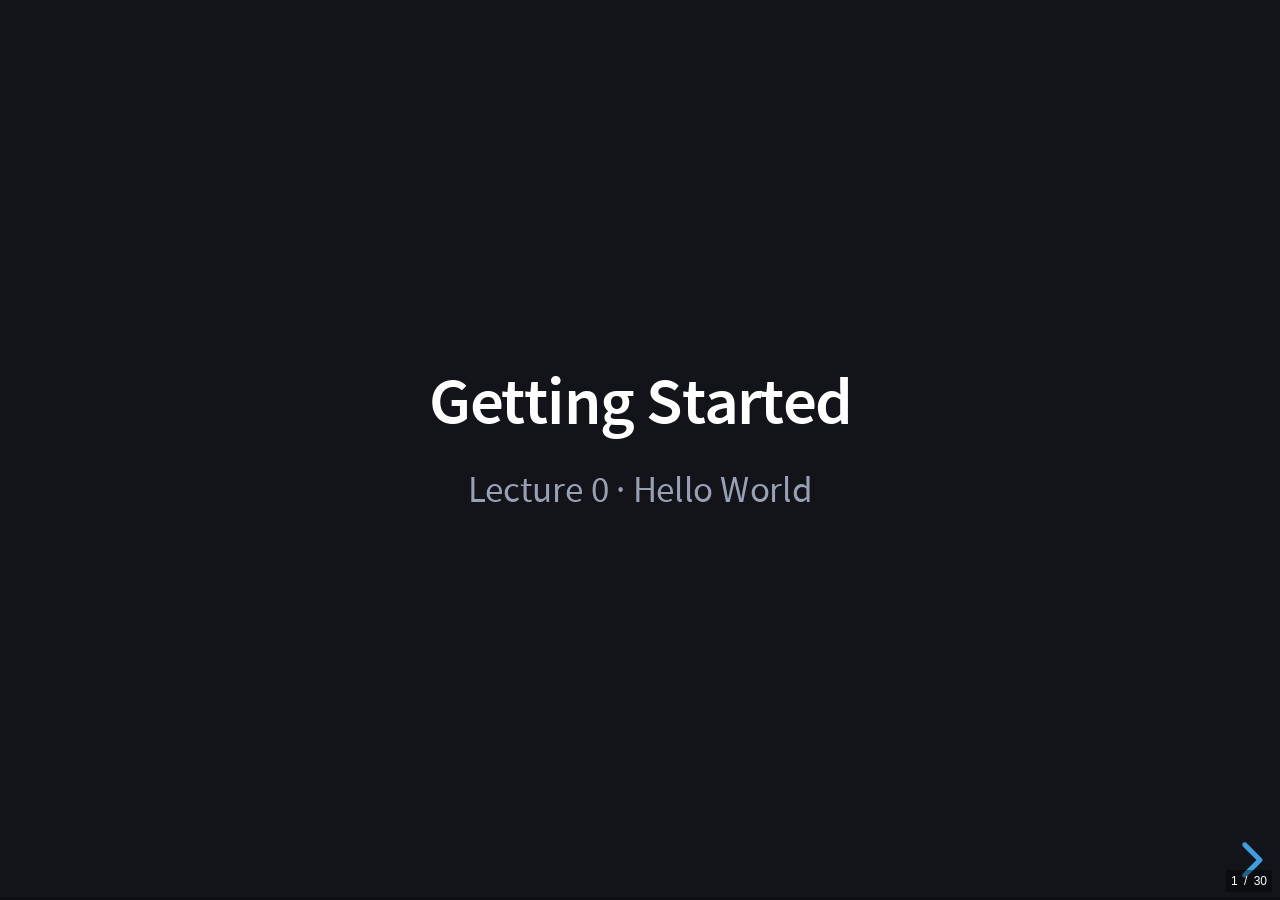
==== commit 2ada943c: "Add slides for the robot playground and viewing photos in a browser Two slides after the setup-scrip" ====
--- a/lecture-0/index.html
+++ b/lecture-0/index.html
@@ -508,8 +508,17 @@
 
 <section>
   <h2>Set up the robot's software</h2>
-  <p class="muted" style="font-size:0.82em">One script. Run it on the robot, over SSH.</p>
-  <pre class="cmd"><code data-trim data-noescape><span class="p"></span>PLACEHOLDER &mdash; setup script command</code></pre>
+  <p class="muted" style="font-size:0.82em">
+    Run these <strong>on the robot</strong> &mdash; in the window where your prompt
+    says <code class="inline">yourname@zoomer</code>.
+  </p>
+  <pre class="cmd"><code data-trim data-noescape><span class="p"></span>curl -O https://raw.githubusercontent.com/sjaraza/shinelabs-robot-dashboard/main/setup.sh
+<span class="p"></span>less setup.sh
+<span class="p"></span>bash setup.sh</code></pre>
+  <p class="muted" style="font-size:0.72em">
+    <code class="inline">less</code> shows you the script; press <code class="inline">q</code> to quit it.
+    Read what you are about to run &mdash; it uses <code class="inline">sudo</code>.
+  </p>
   <div class="checkpoint">
     <strong>Checkpoint 3</strong>
     The script finishes with <code class="inline">READY</code> and a summary. Show me your screen.
@@ -542,6 +551,78 @@
 </section>
 
 <!-- ==================================================================== -->
+<!-- Quick taste from the robot itself                                     -->
+<!-- ==================================================================== -->
+
+<section>
+  <h2>Make it move, right now</h2>
+  <p class="muted" style="font-size:0.8em">
+    Still on the robot. No laptop program needed yet.
+  </p>
+  <pre class="cmd"><code data-trim data-noescape><span class="p"></span>python3 ~/robot_play.py</code></pre>
+  <div class="cols" style="margin-top:0.5em">
+    <div>
+      <table class="spec">
+        <tr><td><code>1</code></td><td>read the distance sensor</td></tr>
+        <tr><td><code>3</code></td><td>battery and temperature</td></tr>
+        <tr><td><code>5</code></td><td>turn the front wheels</td></tr>
+        <tr><td><code>7</code></td><td>take a photo</td></tr>
+        <tr><td><code>8</code></td><td>see your photos in a browser</td></tr>
+        <tr><td><code>9</code></td><td>drive it with <strong>W A S D</strong></td></tr>
+      </table>
+    </div>
+    <div>
+      <p class="muted" style="font-size:0.76em">
+        Try <strong>1</strong> and wave your hand in front of the sensor.
+        Then cover it completely.
+      </p>
+      <p class="muted" style="font-size:0.76em">
+        Every option shows you the Python it runs:
+      </p>
+      <pre class="cmd" style="font-size:0.55em"><code data-trim data-noescape>&gt;&gt;&gt; px.forward(50)
+&gt;&gt;&gt; time.sleep(1.0)
+&gt;&gt;&gt; px.stop()</code></pre>
+    </div>
+  </div>
+  <aside class="notes">
+    Two minutes, and the first thing to cut if you are behind — but worth doing,
+    because it is the shortest path from "I typed a command" to "the robot moved",
+    and it proves the hardware works before any laptop software is involved.
+
+    Option 1 with a hand in front of the sensor, then covering it completely, is
+    the best thirty seconds in the session: they discover the -1 themselves.
+
+    Option 10 shows their calibration as all zeros, which is exactly why the robot
+    pulls to one side — that is lecture 1's opening problem, handed to them.
+
+    It is also the fallback: if a student's laptop will not run the console, they
+    can still do everything from here.
+  </aside>
+</section>
+
+<section>
+  <h3>Seeing your photos</h3>
+  <p class="muted" style="font-size:0.82em">
+    The robot has no screen. So it hands the photos to your browser instead.
+  </p>
+  <p class="muted" style="font-size:0.78em">Pick <strong>8</strong>, then open the link it prints:</p>
+  <pre class="cmd"><code data-trim data-noescape>http://zoomer.local:8000/</code></pre>
+  <p class="muted" style="font-size:0.74em">
+    Your robot just became a web server. That is one line of Python:
+  </p>
+  <pre class="cmd" style="font-size:0.6em"><code data-trim data-noescape><span class="p"></span>python3 -m http.server 8000 --directory ~/photos</code></pre>
+  <aside class="notes">
+    Worth pausing on. Students are often surprised that serving a website is one
+    command, and it reframes "server" from something mysterious into a program
+    that hands out files.
+
+    The link only works while the command is running — Ctrl-C stops it. Anyone on
+    the class network can see those photos meanwhile, which is a reasonable moment
+    to mention that a server is open to whoever can reach it.
+  </aside>
+</section>
+
+<!-- ==================================================================== -->
 <!-- 0:45 – 1:02   Dashboard                                               -->
 <!-- ==================================================================== -->
 
@@ -560,8 +641,16 @@
 
 <section>
   <h3>Get it and run it</h3>
-  <pre class="cmd"><code data-trim data-noescape><span class="p"></span>PLACEHOLDER &mdash; clone command</code></pre>
-  <pre class="cmd"><code data-trim data-noescape><span class="p"></span>PLACEHOLDER &mdash; run command</code></pre>
+  <p class="muted" style="font-size:0.8em">
+    Now back on <strong>your laptop</strong> &mdash; a new terminal window, not the robot.
+  </p>
+  <pre class="cmd"><code data-trim data-noescape><span class="p"></span>git clone https://github.com/sjaraza/shinelabs-robot-dashboard.git
+<span class="p"></span>cd shinelabs-robot-dashboard
+<span class="p"></span>python3 launch.py</code></pre>
+  <p class="muted" style="font-size:0.74em">
+    Windows: the last line is <code class="inline">py launch.py</code>.
+    The first run takes about half a minute; after that it starts straight away.
+  </p>
   <div class="checkpoint">
     <strong>Checkpoint 4</strong>
     The dashboard is open, connected, and showing your battery voltage
@@ -661,9 +750,17 @@
     <li>Leave the SD card in the robot</li>
     <li>Post your photo in Slack</li>
   </ul>
+  <p class="muted" style="font-size:0.78em; margin-top:0.6em">
+    Want to keep playing? <code class="inline">python3 ~/robot_play.py</code> works
+    any time your robot is on &mdash; and <code class="inline">less ~/robot_play.py</code>
+    shows you how all of it is done.
+  </p>
   <aside class="notes">
     Collect batteries yourself rather than trusting twenty teenagers to
     remember. Charging happens between sessions.
+
+    Pointing them at the playground for home is worth doing: the keen ones will
+    read the file, and it is short enough to be readable.
   </aside>
 </section>
 
